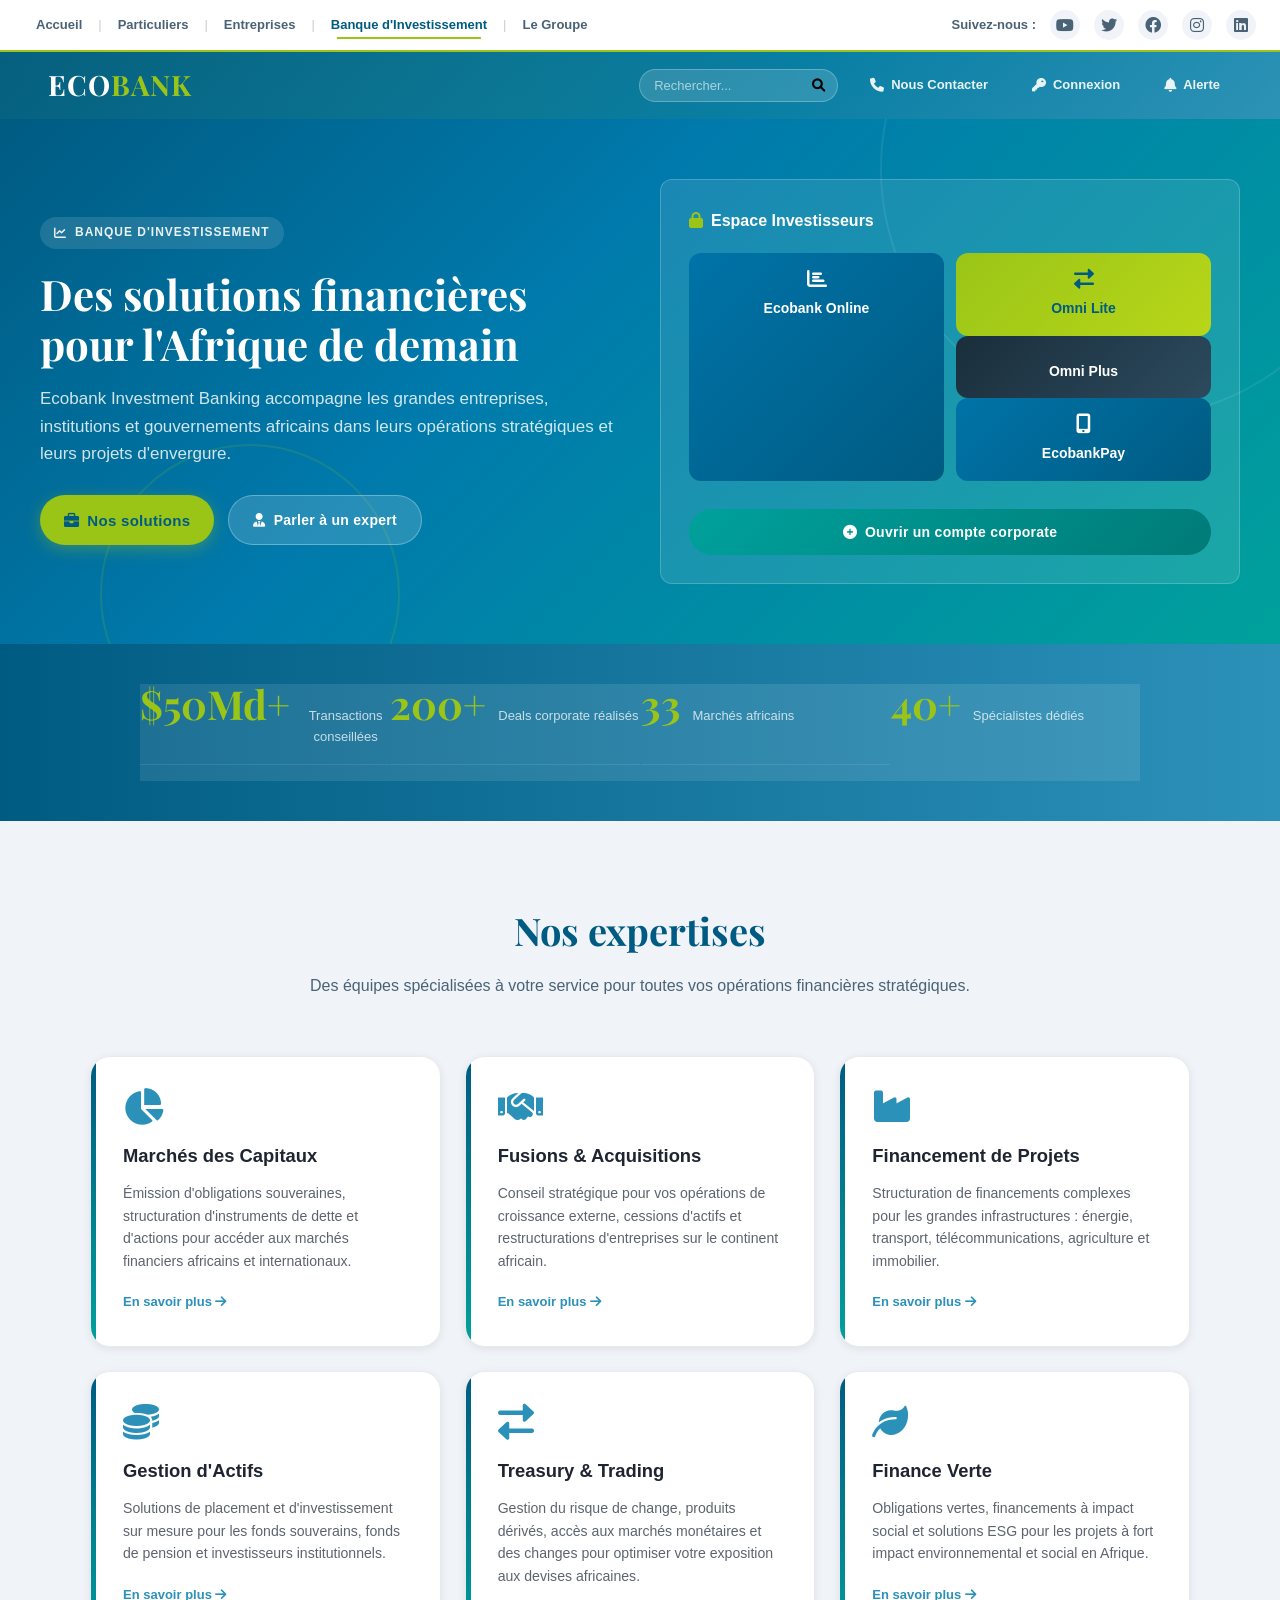
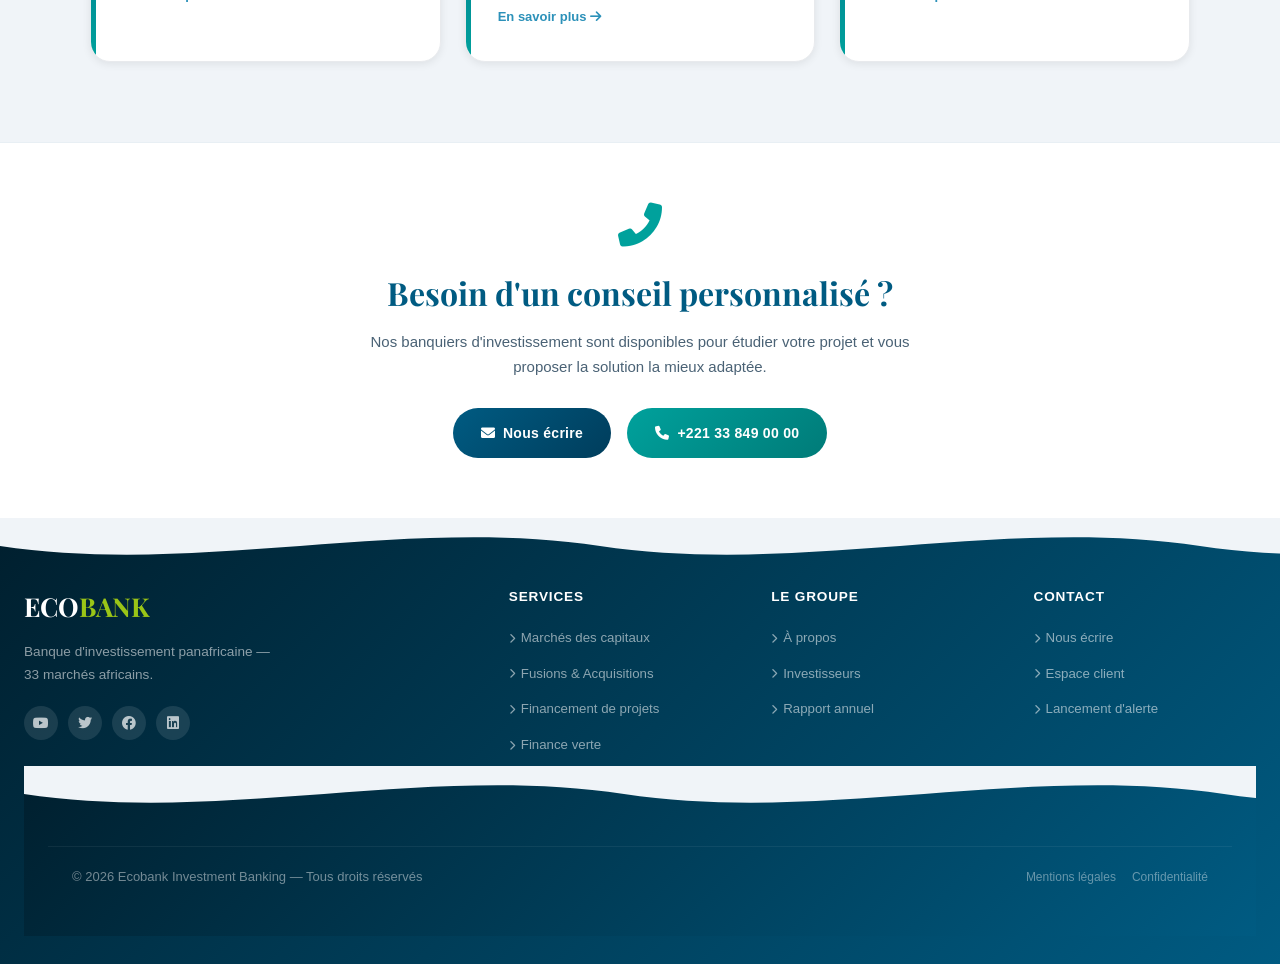
==== Banque_d_investissement.html @ 49d8a606 "Ecobank - The Pan African Bank" ====
<!DOCTYPE html>
<!-- Ceci est la page pour la banque d'investissement d'Ecobank -->
<html lang="fr">
<head>
    <meta charset="UTF-8">
    <meta name="viewport" content="width=device-width, initial-scale=1.0">
    <title>Ecobank — Banque d'Investissement</title>
    <link rel="stylesheet" href="style.css">
    <link rel="stylesheet" href="https://cdnjs.cloudflare.com/ajax/libs/font-awesome/6.0.0/css/all.min.css">
   
</head>
<!-- Ici c'est la tête de la page avec les informations -->
<body>

<header class="ecobank-header">
    <div class="header-top">
        <nav class="user-nav">
            <a href="Acceuil.html">Accueil</a>
            <span style="color:#ccc">|</span>
            <a href="Particulier.html">Particuliers</a>
            <span style="color:#ccc">|</span>
            <a href="Entreprises.html">Entreprises</a>
            <span style="color:#ccc">|</span>
            <a href="Banque_d_investissement.html" class="active">Banque d'Investissement</a>
            <span style="color:#ccc">|</span>
            <a href="Le_groupe.html">Le Groupe</a>
        </nav>
        <div class="Social-Media-Links">
            <span>Suivez-nous :</span>
            <a href="https://www.youtube.com/user/EcobankGroup"><i class="fab fa-youtube"></i></a>
            <a href="https://x.com/GroupEcobank"><i class="fab fa-twitter"></i></a>
            <a href="https://www.facebook.com/EcobankGroup"><i class="fab fa-facebook"></i></a>
            <a href="https://www.instagram.com/GroupEcobank"><i class="fab fa-instagram"></i></a>
            <a href="https://www.linkedin.com/company/ecobank-group/"><i class="fab fa-linkedin"></i></a>
        </div>
    </div>
    <div class="header-main-bar">
        <div class="header-main-content container">
            <div class="logo">
                <span class="logo-text">ECO<span>BANK</span></span>
            </div>
            <div class="actions-group">
                <form action="#">
                    <input type="text" placeholder="Rechercher...">
                    <button type="submit"><i class="fas fa-search"></i></button>
                </form>
                <a href="contact.html" class="header-action"><i class="fas fa-phone"></i> Nous Contacter</a>
                <a href="connexion.html" class="header-action"><i class="fas fa-key"></i> Connexion</a>
                <a href="Lancement_d_alerte.html" class="header-action"><i class="fas fa-bell"></i> Alerte</a>
            </div>
        </div>
    </div>
</header>
<!-- Le header avec la navigation et les liens sociaux -->
<main>
    <!-- HERO -->
    <section class="services-hero" style="min-height: 460px;">
        <div class="left">
            <div style="display:inline-flex; align-items:center; gap:8px; background:rgba(255,255,255,0.12); padding:6px 14px; border-radius:20px; margin-bottom:20px; font-size:12px; font-weight:600; color:rgba(255,255,255,0.9); letter-spacing:1px; text-transform:uppercase;">
                <i class="fas fa-chart-line"></i> Banque d'Investissement
            </div>
            <h1>Des solutions financières pour l'Afrique de demain</h1>
            <p>Ecobank Investment Banking accompagne les grandes entreprises, institutions et gouvernements africains dans leurs opérations stratégiques et leurs projets d'envergure.</p>
            <div style="display:flex; gap:14px; flex-wrap:wrap;">
                <button class="btn btn-yellow" style="width:auto; padding:13px 24px; border-radius:30px;">
                    <i class="fas fa-briefcase"></i> Nos solutions
                </button>
                <a href="contact.html" class="btn" style="width:auto; padding:13px 24px; border-radius:30px; background:rgba(255,255,255,0.15); color:white; border:1px solid rgba(255,255,255,0.3); text-decoration:none;">
                    <i class="fas fa-user-tie"></i> Parler à un expert
                </a>
            </div>
        </div>
        <div class="right">
            <!-- Carte rapide connexion -->
            <div style="background:rgba(255,255,255,0.1); border:1px solid rgba(255,255,255,0.2); border-radius:var(--radius-md); padding:28px; backdrop-filter:blur(10px);">
                <h3 style="color:white; font-size:16px; margin-bottom:20px; font-weight:600;">
                    <i class="fas fa-lock" style="margin-right:8px; color:var(--eco-yellow);"></i>Espace Investisseurs
                </h3>
                <div class="cards">
                    <div class="card blue"><a href="connexion.html" style="text-decoration:none;"><i class="fas fa-chart-bar" style="display:block; font-size:20px; margin-bottom:8px;"></i>Ecobank Online</div>
                    <div class="card green"><i class="fas fa-exchange-alt" style="display:block; font-size:20px; margin-bottom:8px;"></i>Omni Lite</div>
                    <div class="card dark"><i class="fas fa-analytics" style="display:block; font-size:20px; margin-bottom:8px;"></i>Omni Plus</div>
                    <div class="card blue"><i class="fas fa-mobile-alt" style="display:block; font-size:20px; margin-bottom:8px;"></i>EcobankPay</div>
                </div>
                <a href="#" class="btn btn-turquoise" style="margin-top:12px; border-radius:30px;">
                    <i class="fas fa-plus-circle"></i> Ouvrir un compte corporate
                </a>
            </div>
        </div>
    </section>
<!-- Section hero pour présenter les services -->
    <!-- STATS -->
    <section class="stats-band">
        <div class="stats-grid">
            <div class="stat-item"><span class="num">$50Md+</span><span class="label">Transactions conseillées</span></div>
            <div class="stat-item"><span class="num">200+</span><span class="label">Deals corporate réalisés</span></div>
            <div class="stat-item"><span class="num">33</span><span class="label">Marchés africains</span></div>
            <div class="stat-item"><span class="num">40+</span><span class="label">Spécialistes dédiés</span></div>
        </div>
    </section>
<!-- Section stats avec les chiffres -->
    <!-- SERVICES D'INVESTISSEMENT -->
    <section style="padding:80px 24px; background:var(--bg-gray);">
        <div style="text-align:center; max-width:700px; margin:0 auto 56px;">
            <h2 style="font-family:var(--font-display); font-size:38px; color:var(--eco-blue-dark); margin-bottom:12px;">Nos expertises</h2>
            <p style="color:var(--text-mid); font-size:16px; line-height:1.65;">Des équipes spécialisées à votre service pour toutes vos opérations financières stratégiques.</p>
        </div>
        <div style="display:grid; grid-template-columns:repeat(3,1fr); gap:24px; max-width:1100px; margin:0 auto;" id="invest-grid">
            <div class="invest-card stagger-1">
                <i class="fas fa-chart-pie card-icon"></i>
                <h3>Marchés des Capitaux</h3>
                <p>Émission d'obligations souveraines, structuration d'instruments de dette et d'actions pour accéder aux marchés financiers africains et internationaux.</p>
                <a href="#">En savoir plus <i class="fas fa-arrow-right"></i></a>
            </div>
            <div class="invest-card stagger-2">
                <i class="fas fa-handshake card-icon"></i>
                <h3>Fusions & Acquisitions</h3>
                <p>Conseil stratégique pour vos opérations de croissance externe, cessions d'actifs et restructurations d'entreprises sur le continent africain.</p>
                <a href="#">En savoir plus <i class="fas fa-arrow-right"></i></a>
            </div>
            <div class="invest-card stagger-3">
                <i class="fas fa-industry card-icon"></i>
                <h3>Financement de Projets</h3>
                <p>Structuration de financements complexes pour les grandes infrastructures : énergie, transport, télécommunications, agriculture et immobilier.</p>
                <a href="#">En savoir plus <i class="fas fa-arrow-right"></i></a>
            </div>
            <div class="invest-card stagger-2">
                <i class="fas fa-coins card-icon"></i>
                <h3>Gestion d'Actifs</h3>
                <p>Solutions de placement et d'investissement sur mesure pour les fonds souverains, fonds de pension et investisseurs institutionnels.</p>
                <a href="#">En savoir plus <i class="fas fa-arrow-right"></i></a>
            </div>
            <div class="invest-card stagger-3">
                <i class="fas fa-exchange-alt card-icon"></i>
                <h3>Treasury & Trading</h3>
                <p>Gestion du risque de change, produits dérivés, accès aux marchés monétaires et des changes pour optimiser votre exposition aux devises africaines.</p>
                <a href="#">En savoir plus <i class="fas fa-arrow-right"></i></a>
            </div>
            <div class="invest-card stagger-4">
                <i class="fas fa-leaf card-icon"></i>
                <h3>Finance Verte</h3>
                <p>Obligations vertes, financements à impact social et solutions ESG pour les projets à fort impact environnemental et social en Afrique.</p>
                <a href="#">En savoir plus <i class="fas fa-arrow-right"></i></a>
            </div>
        </div>
    </section>
<!-- Section services avec les cartes -->
    <!-- CTA CONTACT -->
    <section style="background:white; padding:60px 24px; text-align:center; border-top:1px solid #e8eff4;">
        <div style="max-width:600px; margin:0 auto;">
            <i class="fas fa-phone-alt" style="font-size:44px; color:var(--eco-turquoise); margin-bottom:20px; display:block; animation: pulse 3s infinite;"></i>
            <h2 style="font-family:var(--font-display); font-size:32px; color:var(--eco-blue-dark); margin-bottom:12px;">Besoin d'un conseil personnalisé ?</h2>
            <p style="color:var(--text-mid); font-size:15px; margin-bottom:28px; line-height:1.65;">Nos banquiers d'investissement sont disponibles pour étudier votre projet et vous proposer la solution la mieux adaptée.</p>
            <div style="display:flex; justify-content:center; gap:16px; flex-wrap:wrap;">
                <a href="mailto:info@ecobank.com" class="btn btn-dark-blue" style="width:auto; padding:14px 28px; text-decoration:none; border-radius:30px;">
                    <i class="fas fa-envelope"></i> Nous écrire
                </a>
                <a href="tel:+221338490000" class="btn btn-turquoise" style="width:auto; padding:14px 28px; text-decoration:none; border-radius:30px;">
                    <i class="fas fa-phone"></i> +221 33 849 00 00
                </a>
            </div>
        </div>
    </section>
<!-- Section contact pour appeler à l'action -->
</main>

<!-- Fin du contenu principal -->
<footer>
    <div class="footer-content">
        <div class="footer-brand">
            <div style="font-family:'Playfair Display',serif; font-size:26px; color:white; font-weight:700; margin-bottom:12px;">ECO<span style="color:var(--eco-yellow)">BANK</span></div>
            <p>Banque d'investissement panafricaine — 33 marchés africains.</p>
            <div class="footer-socials">
                <a href="#"><i class="fab fa-youtube"></i></a>
                <a href="#"><i class="fab fa-twitter"></i></a>
                <a href="#"><i class="fab fa-facebook"></i></a>
                <a href="#"><i class="fab fa-linkedin"></i></a>
            </div>
        </div>
        <div class="footer-col">
            <h4>Services</h4>
            <ul>
                <li><a href="#"><i class="fas fa-chevron-right" style="font-size:10px"></i> Marchés des capitaux</a></li>
                <li><a href="#"><i class="fas fa-chevron-right" style="font-size:10px"></i> Fusions & Acquisitions</a></li>
                <li><a href="#"><i class="fas fa-chevron-right" style="font-size:10px"></i> Financement de projets</a></li>
                <li><a href="#"><i class="fas fa-chevron-right" style="font-size:10px"></i> Finance verte</a></li>
            </ul>
        </div>
        <div class="footer-col">
            <h4>Le Groupe</h4>
            <ul>
                <li><a href="Le_groupe.html"><i class="fas fa-chevron-right" style="font-size:10px"></i> À propos</a></li>
                <li><a href="#"><i class="fas fa-chevron-right" style="font-size:10px"></i> Investisseurs</a></li>
                <li><a href="#"><i class="fas fa-chevron-right" style="font-size:10px"></i> Rapport annuel</a></li>
            </ul>
        </div>
        <div class="footer-col">
            <h4>Contact</h4>
            <ul>
                <li><a href="contact.html"><i class="fas fa-chevron-right" style="font-size:10px"></i> Nous écrire</a></li>
                <li><a href="connexion.html"><i class="fas fa-chevron-right" style="font-size:10px"></i> Espace client</a></li>
                <li><a href="Lancement_d_alerte.html"><i class="fas fa-chevron-right" style="font-size:10px"></i> Lancement d'alerte</a></li>
            </ul>
        </div>
    </div>
    

<!-- Footer -->

<footer>

    <div class="footer-bottom">
        <span>© 2026 Ecobank Investment Banking — Tous droits réservés</span>
        <div style="display:flex; gap:16px;">
            <a href="#" style="color:rgba(255,255,255,0.4); text-decoration:none; font-size:12px;">Mentions légales</a>
            <a href="#" style="color:rgba(255,255,255,0.4); text-decoration:none; font-size:12px;">Confidentialité</a>
        </div>
    </div>
</footer>

<!-- Le pied de page avec les informations -->

 <script src="script.js"></script>

<!-- Le script JavaScript pour la page -->
</body>
</html>
---- style.css ----
/* Ici on importe les polices de Google */
@import url('https://fonts.googleapis.com/css2?family=Outfit:wght@300;400;600;700;800&family=Playfair+Display:wght@700&display=swap');

/* Ici on définit les couleurs et autres choses qu'on utilise partout */
:root {
    --eco-blue-dark:    #005b82;
    --eco-blue-mid:     #2c91b9;
    --eco-blue-light:   #2b97c2;
    --eco-turquoise:    #00a19c;
    --eco-yellow:       #9ac517;
    --eco-orange:       #f07e26;
    --eco-red:          #d93025;
    --eco-green:        #00875a;
    --bg-gray:          #f0f4f8;
    --bg-white:         #ffffff;
    --text-dark:        #1a2e3b;
    --text-mid:         #4a6275;
    --text-light:       #8fa8b8;
    --text-white:       #ffffff;
    --shadow-sm:        0 2px 8px rgba(0,91,130,0.10);
    --shadow-md:        0 6px 24px rgba(0,91,130,0.16);
    --shadow-lg:        0 16px 48px rgba(0,91,130,0.22);
    --radius-sm:        6px;
    --radius-md:        12px;
    --radius-lg:        24px;
    --transition:       0.3s cubic-bezier(0.4,0,0.2,1);
    --font-main:        'Outfit', sans-serif;
    --font-display:     'Playfair Display', serif;
}



  
        .promo-bar {
            background: var(--eco-yellow);
            color: var(--eco-blue-dark);
            text-align: center;
            padding: 10px 24px;
            font-size: 13px;
            font-weight: 600;
            display: flex;
            align-items: center;
            justify-content: center;
            gap: 10px;
            animation: slideInLeft 0.5s ease both;
        }
        .promo-bar a { color: var(--eco-blue-dark); text-decoration: underline; font-weight: 700; }
        .promo-bar i { animation: bounce 2s ease-in-out infinite; }

        /* Carte partenaires */
        .partners-section {
            background: white;
            padding: 40px 24px;
            border-top: 1px solid #e8eff4;
        }
        .partners-section h2 {
            text-align: center;
            font-size: 14px;
            font-weight: 600;
            color: var(--text-light);
            text-transform: uppercase;
            letter-spacing: 2px;
            margin-bottom: 28px;
        }
        .partners-logos {
            display: flex;
            justify-content: center;
            align-items: center;
            gap: 40px;
            flex-wrap: wrap;
        }
        .partner-logo {
            font-weight: 800;
            font-size: 18px;
            color: #bbc;
            transition: var(--transition);
            letter-spacing: 1px;
        }
        .partner-logo:hover { color: var(--eco-blue-dark); transform: scale(1.1); }

        /* Quick access bar */
        .quick-access {
            background: var(--bg-gray);
            padding: 32px 24px;
        }
        .quick-access-grid {
            max-width: 960px;
            margin: 0 auto;
            display: grid;
            grid-template-columns: repeat(4, 1fr);
            gap: 16px;
        }
        .quick-card {
            background: white;
            border-radius: var(--radius-md);
            padding: 24px 16px;
            text-align: center;
            box-shadow: var(--shadow-sm);
            cursor: pointer;
            transition: var(--transition);
            text-decoration: none;
            color: var(--text-dark);
            animation: fadeIn 0.6s ease both;
        }
        .quick-card:nth-child(1) { animation-delay: 0.1s; }
        .quick-card:nth-child(2) { animation-delay: 0.2s; }
        .quick-card:nth-child(3) { animation-delay: 0.3s; }
        .quick-card:nth-child(4) { animation-delay: 0.4s; }
        .quick-card:hover {
            transform: translateY(-6px);
            box-shadow: var(--shadow-md);
            background: linear-gradient(135deg, var(--eco-blue-dark), var(--eco-blue-mid));
            color: white;
        }
        .quick-card i {
            font-size: 28px;
            color: var(--eco-blue-mid);
            margin-bottom: 12px;
            display: block;
            transition: var(--transition);
        }
        .quick-card:hover i { color: var(--eco-yellow); }
        .quick-card span { font-size: 13px; font-weight: 600; display: block; }

        @media (max-width: 640px) {
            .quick-access-grid { grid-template-columns: 1fr 1fr; }
        }

/*----RESET & BASE---- */
*, *::before, *::after {
    margin: 0;
    padding: 0;
    box-sizing: border-box;
}

html {
    scroll-behavior: smooth;
    font-size: 16px;
}

body {
    font-family: var(--font-main);
    background-color: var(--bg-gray);
    color: var(--text-dark);
    width: 100%;
    overflow-x: hidden;
    min-height: 100vh;
}

/*-----SCROLLBAR PERSONNALISÉE--- */

::-webkit-scrollbar { width: 7px; }
::-webkit-scrollbar-track { background: #e8eff4; }
::-webkit-scrollbar-thumb {
    background: linear-gradient(180deg, var(--eco-blue-mid), var(--eco-turquoise));
    border-radius: 10px;
}
::-webkit-scrollbar-thumb:hover { background: var(--eco-blue-dark); }

/* -----KEYFRAMES — ANIMATIONS GLOBALES--- */

/* Fondu d'entrée */

@keyframes fadeIn {
    from { opacity: 0; transform: translateY(20px); }
    to   { opacity: 1; transform: translateY(0); }
}

/* Slide depuis la gauche */
@keyframes slideInLeft {
    from { opacity: 0; transform: translateX(-50px); }
    to   { opacity: 1; transform: translateX(0); }
}

/* Slide depuis la droite */
@keyframes slideInRight {
    from { opacity: 0; transform: translateX(50px); }
    to   { opacity: 1; transform: translateX(0); }
}

/* Zoom doux */
@keyframes zoomIn {
    from { opacity: 0; transform: scale(0.92); }
    to   { opacity: 1; transform: scale(1); }
}

/* Pulsation (glow) */
@keyframes pulse {
    0%, 100% { box-shadow: 0 0 0 0 rgba(0,161,156,0.4); }
    50%       { box-shadow: 0 0 0 12px rgba(0,161,156,0); }
}

/* Flottement */
@keyframes float {
    0%, 100% { transform: translateY(0px); }
    50%       { transform: translateY(-10px); }
}

/* Shimmer loading */
@keyframes shimmer {
    0%   { background-position: -1000px 0; }
    100% { background-position: 1000px 0; }
}

/* Rotation douce */
@keyframes rotateSlow {
    from { transform: rotate(0deg); }
    to   { transform: rotate(360deg); }
}

/* Barre de progression */
@keyframes progressBar {
    from { width: 0; }
    to   { width: 100%; }
}

/* Wave pour footer */
@keyframes wave {
    0%   { transform: translateX(0); }
    100% { transform: translateX(-50%); }
}

/* Typewriter cursor blink */
@keyframes blink {
    0%, 100% { border-color: transparent; }
    50%       { border-color: var(--eco-yellow); }
}

/* Badge bounce */
@keyframes bounce {
    0%, 100% { transform: translateY(0); }
    40%       { transform: translateY(-8px); }
    60%       { transform: translateY(-4px); }
}

/* Entrée en spirale légère */
@keyframes spiralIn {
    from { opacity: 0; transform: rotate(-5deg) scale(0.9); }
    to   { opacity: 1; transform: rotate(0deg) scale(1); }
}

/* ---LAYOUT---- */
.container {
    max-width: 1280px;
    margin: 0 auto;
    padding: 0 24px;
    width: 100%;
}

/* ---HEADER — BARRE SUPÉRIEURE ---- */
.ecobank-header {
    position: sticky;
    top: 0;
    z-index: 1000;
    animation: fadeIn 0.5s ease both;
}

.header-top {
    display: flex;
    justify-content: space-between;
    align-items: center;
    padding: 10px 24px;
    background: var(--bg-white);
    border-bottom: 2px solid var(--eco-yellow);
    font-size: 13px;
    font-weight: 500;
}

.user-nav {
    display: flex;
    align-items: center;
    gap: 4px;
}

.user-nav a {
    text-decoration: none;
    color: var(--text-mid);
    padding: 4px 12px;
    border-radius: var(--radius-sm);
    font-weight: 600;
    font-size: 13px;
    transition: var(--transition);
    position: relative;
}

.user-nav a::after {
    content: '';
    position: absolute;
    bottom: 0; left: 50%;
    width: 0; height: 2px;
    background: var(--eco-yellow);
    transition: var(--transition);
    transform: translateX(-50%);
}

.user-nav a:hover::after,
.user-nav a.active::after { width: 80%; }

.user-nav a:hover { color: var(--eco-blue-dark); }
.user-nav a.active { color: var(--eco-blue-dark); }

.Social-Media-Links {
    display: flex;
    align-items: center;
    gap: 14px;
    font-size: 13px;
    color: var(--text-mid);
}

.Social-Media-Links span { font-weight: 600; }

.Social-Media-Links a {
    color: var(--text-mid);
    font-size: 16px;
    transition: var(--transition);
    display: inline-flex;
    align-items: center;
    justify-content: center;
    width: 30px; height: 30px;
    border-radius: 50%;
    background: var(--bg-gray);
}

.Social-Media-Links a:hover {
    background: var(--eco-blue-dark);
    color: white;
    transform: translateY(-3px) scale(1.1);
}

/*---HEADER — BARRE PRINCIPALE BLEUE--- */
.header-main-bar {
    background: linear-gradient(135deg, var(--eco-blue-dark) 0%, #007aac 60%, var(--eco-blue-mid) 100%);
    padding: 16px 24px;
    position: relative;
    overflow: hidden;
}

/* ---Effet de particules animées en arrière-plan du header--- */
.header-main-bar::before {
    content: '';
    position: absolute;
    inset: 0;
    background: 
        radial-gradient(circle at 20% 50%, rgba(154,197,23,0.08) 0%, transparent 50%),
        radial-gradient(circle at 80% 20%, rgba(0,161,156,0.10) 0%, transparent 50%);
    animation: heroBgSlide 12s ease infinite;
    background-size: 200% 200%;
}

.header-main-content {
    display: flex;
    justify-content: space-between;
    align-items: center;
    position: relative;
    z-index: 2;
    max-width: 1280px;
    margin: 0 auto;
}

/* Logo animé */
.logo img {
    height: 54px;
    width: auto;
    filter: brightness(0) invert(1);
    transition: var(--transition);
    animation: zoomIn 0.6s ease both;
}
.logo img:hover {
    transform: scale(1.05);
    filter: brightness(0) invert(1) drop-shadow(0 0 8px rgba(154,197,23,0.6));
}

/* Logo texte (fallback quand pas d'image) */
.logo-text {
    font-family: var(--font-display);
    font-size: 28px;
    font-weight: 700;
    color: white;
    letter-spacing: 1px;
    animation: zoomIn 0.6s ease both;
}
.logo-text span { color: var(--eco-yellow); }

/* Actions du header */
.actions-group {
    display: flex;
    align-items: center;
    gap: 20px;
    animation: slideInRight 0.6s ease both;
}

.actions-group form {
    display: flex;
    align-items: center;
    background: rgba(255,255,255,0.15);
    border: 1px solid rgba(255,255,255,0.25);
    border-radius: 30px;
    overflow: hidden;
    transition: var(--transition);
}

.actions-group form:focus-within {
    background: rgba(255,255,255,0.25);
    border-color: var(--eco-yellow);
    box-shadow: 0 0 0 3px rgba(154,197,23,0.2);
}

.actions-group form input {
    background: transparent;
    border: none;
    color: white;
    padding: 8px 14px;
    font-size: 13px;
    font-family: var(--font-main);
    outline: none;
    width: 160px;
}
.actions-group form input::placeholder { color: rgba(255,255,255,0.6); }

.actions-group form button {
    background: transparent;
    border: none;
    padding: 8px 12px;
    cursor: pointer;
    transition: var(--transition);
}
.actions-group form button:hover { color: var(--eco-yellow); }

.header-action {
    color: rgba(255,255,255,0.9);
    text-decoration: none;
    font-size: 13px;
    font-weight: 600;
    display: flex;
    align-items: center;
    gap: 7px;
    padding: 7px 12px;
    border-radius: 30px;
    transition: var(--transition);
    white-space: nowrap;
    position: relative;
}

.header-action:hover {
    background: rgba(255,255,255,0.15);
    color: var(--eco-yellow);
    transform: translateY(-2px);
}

.header-action i { font-size: 14px; }

/*dropdown */

.dropdown-content {
    display: none;
    position: absolute;
    background-color: #ffffff;    /* Blanc pur pour le fond */
    min-width: 160px;
    box-shadow: 0px 8px 16px rgba(0,0,0,0.2);
    z-index: 1000;
    border-radius: 4px;
    top: 100%;
    left: 0;
}

.dropdown-btn:hover .dropdown-content {
    opacity: 1;
    visibility: visible;
    transform: translateY(0);
}

.dropdown-content a {
    color: #333333;    
    font-weight: 600;            
    font-size: 15px;              
    padding: 12px 16px;
    text-decoration: none;
    display: block;
    transition: all 0.2s ease;    
}

.dropdown-content a:hover {
    background-color: #f1f1f1;    
    color: #005b82;    
    font-weight: 700;             
}

/* ----NAVIGATION PRINCIPALE--- */

.main-navigation {
    background: linear-gradient(90deg, var(--eco-turquoise) 0%, #00b8b2 100%);
    position: relative;
}

.main-navigation .container {
    display: flex;        
    flex-direction: row;   
    justify-content: start; 
    align-items: center;    
    gap: 20px;            
    list-style: none;      
    padding: 10px 0;
}

/* liste ul à */
.main-navigation ul {
    display: flex;
    list-style: none;
    margin: 0;
    padding: 0;
    gap: 25px; 
}

/* Style des liens pour qu'ils ne soient pas collés */
.main-navigation a {
    text-decoration: none;
    color: #ffffff; /* Bleu Ecobank */
    font-weight: 500;
}

.nav-item a i { font-size: 11px; transition: var(--transition); }
.nav-item a:hover i { transform: rotate(180deg); }

.nav-item::after {
    content: '';
    position: absolute;
    bottom: 0; left: 50%;
    width: 0; height: 3px;
    background: var(--eco-yellow);
    transition: var(--transition);
    transform: translateX(-50%);
    border-radius: 3px 3px 0 0;
}

.nav-item:hover::after { width: 70%; }

.nav-item:hover > a {
    color: white;
    background: rgba(255,255,255,0.12);
}

.nav-item.home-icon a {
    font-size: 18px;
    padding: 16px 22px;
}


/* SECTION HERO — INDEX */
.hero-section {
    padding: 60px 24px;
    background: linear-gradient(135deg, rgba(255,255,255,0.1) 0%, rgba(232,244,251,0.1) 50%, rgba(240,248,232,0.1) 100%);
    position: relative;
    overflow: hidden;
    min-height: 480px;
}

/* Cercles décoratifs animés */
.hero-section::before {
    content: '';
    position: absolute;
    width: 600px; height: 600px;
    border-radius: 50%;
    background: radial-gradient(circle, rgba(0,161,156,0.06) 0%, transparent 70%);
    top: -200px; right: -100px;
    animation: float 8s ease-in-out infinite;
}

.hero-section::after {
    content: '';
    position: absolute;
    width: 400px; height: 400px;
    border-radius: 50%;
    background: radial-gradient(circle, rgba(154,197,23,0.07) 0%, transparent 70%);
    bottom: -150px; left: -100px;
    animation: float 10s ease-in-out infinite reverse;
}

.hero-grid {
    max-width: 1100px;
    margin: 0 auto;
    display: grid;
    grid-template-columns: 1.3fr 1fr 1.1fr;
    gap: 32px;
    align-items: center;
    position: relative;
    z-index: 3;
}

.hero-content {
    animation: slideInLeft 0.8s ease both;
    background: rgba(255,255,255,0.85);
    backdrop-filter: blur(5px);
    -webkit-backdrop-filter: blur(5px);
    padding: 30px;
    border-radius: var(--radius-lg);
    box-shadow: var(--shadow-md);
    border: 1px solid rgba(255,255,255,0.3);
}

.hero-content h1 {
    font-family: var(--font-display);
    font-size: 48px;
    line-height: 1.15;
    color: var(--eco-blue-dark);
    margin-bottom: 16px;
    position: relative;
}

/* Soulignement décoratif du titre */
.hero-content h1::after {
    content: '';
    display: block;
    width: 80px; height: 4px;
    background: linear-gradient(90deg, var(--eco-yellow), var(--eco-turquoise));
    border-radius: 4px;
    margin-top: 12px;
    animation: progressBar 1s 0.8s ease both;
}

.hero-content p {
    font-size: 17px;
    color: var(--text-mid);
    line-height: 1.6;
    animation: fadeIn 1s 0.3s ease both;
    opacity: 0;
    animation-fill-mode: forwards;
}

/* Zone image hero */
.hero-visuals {
    position: absolute;
    top: 0;
    left: 0;
    width: 100%;
    height: 100%;
    background-size: cover;
    background-position: center;
    background-repeat: no-repeat;
    animation: backgroundSlideshow 20s infinite;
    z-index: 1;
}

@keyframes backgroundSlideshow {
    0%, 20% { background-image: url('assets/image1.webp'); }
    20%, 40% { background-image: url('assets/image3.webp'); }
    40%, 60% { background-image: url('assets/image4.webp'); }
    60%, 80% { background-image: url('assets/image5.webp'); }
    80%, 100% { background-image: url('assets/OIP.webp'); }
}

/* BOÎTE DE CONNEXION */
.hero-cta-group {
    background: linear-gradient(160deg, rgba(0,91,130,0.98) 0%, rgba(44,145,185,0.98) 100%);
    backdrop-filter: blur(15px);
    -webkit-backdrop-filter: blur(15px);
    padding: 28px;
    border-radius: var(--radius-md);
    color: white;
    box-shadow: var(--shadow-lg);
    animation: slideInRight 0.8s 0.2s ease both;
    position: relative;
    overflow: hidden;
    border: 1px solid rgba(255,255,255,0.3);
}

.hero-cta-group::before {
    content: '';
    position: absolute;
    top: -60px; right: -60px;
    width: 180px; height: 180px;
    border-radius: 50%;
    background: rgba(154,197,23,0.12);
    animation: rotateSlow 20s linear infinite;
}

.hero-cta-group h3 {
    font-size: 16px;
    font-weight: 600;
    margin-bottom: 20px;
    opacity: 0.9;
    position: relative;
    z-index: 1;
}

.cta-actions {
    display: flex;
    flex-direction: column;
    gap: 12px;
    position: relative;
    z-index: 1;
}

/* ----BOUTONS----*/
.btn {
    width: 100%;
    padding: 13px 16px;
    border: none;
    border-radius: var(--radius-sm);
    font-weight: 700;
    font-size: 14px;
    font-family: var(--font-main);
    display: flex;
    justify-content: center;
    align-items: center;
    gap: 10px;
    cursor: pointer;
    transition: var(--transition);
    position: relative;
    overflow: hidden;
    letter-spacing: 0.3px;
}

/* Effet ripple */
.btn::after {
    content: '';
    position: absolute;
    width: 0; height: 0;
    border-radius: 50%;
    background: rgba(255,255,255,0.25);
    top: 50%; left: 50%;
    transform: translate(-50%, -50%);
    transition: width 0.5s, height 0.5s, opacity 0.5s;
    opacity: 0;
}
.btn:active::after {
    width: 300px; height: 300px;
    opacity: 0;
}

.btn:hover {
    transform: translateY(-3px);
    box-shadow: 0 8px 20px rgba(0,0,0,0.2);
    filter: brightness(1.08);
}
.btn:active { transform: translateY(-1px); }

.btn-blue {
    background: linear-gradient(135deg, #0073a8, var(--eco-blue-dark));
    color: white;
}
.btn-blue:hover { background: linear-gradient(135deg, #0088c8, #0073a8); }

.btn-yellow {
    background: linear-gradient(135deg, var(--eco-yellow), #b8d619);
    color: var(--eco-blue-dark);
}

.btn-dark-blue {
    background: linear-gradient(135deg, var(--eco-blue-dark), #003d5c);
    color: white;
}

.btn-light-blue {
    background: linear-gradient(135deg, #00a1e1, #007ec4);
    color: white;
}

.btn-turquoise {
    background: linear-gradient(135deg, var(--eco-turquoise), #007b78);
    color: white;
    animation: pulse 2.5s infinite;
}

.btn-group-row {
    display: grid;
    grid-template-columns: 1fr 1fr;
    gap: 10px;
}

/* ------SERVICES HERO (Banque investissement, Le Groupe, etc.)---- */
.services-hero {
    min-height: 420px;
    background: linear-gradient(135deg, var(--eco-blue-dark) 0%, #007aac 40%, var(--eco-turquoise) 100%);
    display: grid;
    grid-template-columns: 1fr 1fr;
    align-items: center;
    gap: 40px;
    padding: 60px 40px;
    position: relative;
    overflow: hidden;
    animation: fadeIn 0.7s ease both;
}

/* Formes géométriques animées */
.services-hero::before {
    content: '';
    position: absolute;
    width: 500px; height: 500px;
    border: 2px solid rgba(255,255,255,0.08);
    border-radius: 50%;
    top: -200px; right: -100px;
    animation: rotateSlow 30s linear infinite;
}

.services-hero::after {
    content: '';
    position: absolute;
    width: 300px; height: 300px;
    border: 2px solid rgba(154,197,23,0.15);
    border-radius: 50%;
    bottom: -100px; left: 100px;
    animation: rotateSlow 20s linear infinite reverse;
}

.services-hero .left {
    position: relative;
    z-index: 2;
    animation: slideInLeft 0.8s ease both;
}

.services-hero .left h1 {
    font-family: var(--font-display);
    font-size: 42px;
    color: white;
    margin-bottom: 16px;
    line-height: 1.2;
}

.services-hero .left p {
    color: rgba(255,255,255,0.82);
    font-size: 17px;
    margin-bottom: 28px;
    line-height: 1.6;
}

.services-hero .left button {
    padding: 14px 32px;
    background: var(--eco-yellow);
    color: var(--eco-blue-dark);
    border: none;
    border-radius: 30px;
    font-weight: 700;
    font-size: 15px;
    font-family: var(--font-main);
    cursor: pointer;
    transition: var(--transition);
    box-shadow: 0 4px 16px rgba(154,197,23,0.35);
}

.services-hero .left button:hover {
    transform: translateY(-3px);
    box-shadow: 0 8px 24px rgba(154,197,23,0.5);
    background: #aad620;
}

.services-hero .right {
    position: relative;
    z-index: 2;
    animation: slideInRight 0.8s ease both;
}

/* --- CARDS — STYLE UNIFIÉ----- */
.cards {
    display: grid;
    grid-template-columns: 1fr 1fr;
    gap: 12px;
    margin-bottom: 16px;
}

.card {
    padding: 16px;
    border-radius: var(--radius-md);
    font-weight: 700;
    font-size: 14px;
    text-align: center;
    cursor: pointer;
    transition: var(--transition);
    position: relative;
    overflow: hidden;
}

.card::before {
    content: '';
    position: absolute;
    inset: 0;
    background: linear-gradient(135deg, rgba(255,255,255,0.1), transparent);
    opacity: 0;
    transition: var(--transition);
}

.card:hover::before { opacity: 1; }

.card:hover {
    transform: translateY(-4px) scale(1.03);
    box-shadow: var(--shadow-md);
}

.card.blue  { background: linear-gradient(135deg, #0073a8, #005b82); color: white; }
.card.green { background: linear-gradient(135deg, var(--eco-yellow), #b8d619); color: var(--eco-blue-dark); }
.card.dark  { background: linear-gradient(135deg, #1a2e3b, #2c4a5e); color: white; }

/* PAGE CONNEXION */
.login-page {
    min-height: 100vh;
    display: flex;
    align-items: center;
    justify-content: center;
    background: linear-gradient(135deg, var(--eco-blue-dark) 0%, #007aac 50%, var(--eco-turquoise) 100%);
    position: relative;
    overflow: hidden;
}

/* Cercles animés en arrière-plan */
.login-page::before {
    content: '';
    position: absolute;
    width: 700px; height: 700px;
    border-radius: 50%;
    background: radial-gradient(circle, rgba(154,197,23,0.1) 0%, transparent 70%);
    top: -200px; right: -200px;
    animation: float 10s ease-in-out infinite;
}

.login-page::after {
    content: '';
    position: absolute;
    width: 500px; height: 500px;
    border-radius: 50%;
    background: radial-gradient(circle, rgba(0,161,156,0.12) 0%, transparent 70%);
    bottom: -200px; left: -100px;
    animation: float 14s ease-in-out infinite reverse;
}

.login-container {
    background: white;
    border-radius: var(--radius-lg);
    padding: 48px 40px;
    width: 100%;
    max-width: 420px;
    box-shadow: var(--shadow-lg);
    position: relative;
    z-index: 2;
    animation: spiralIn 0.7s ease both;
}

/* Logo dans le formulaire */
.login-container .login-logo {
    text-align: center;
    margin-bottom: 32px;
}

.login-container .login-logo .logo-text {
    font-size: 32px;
    color: var(--eco-blue-dark);
}

.login-container h2 {
    font-family: var(--font-display);
    font-size: 28px;
    color: var(--eco-blue-dark);
    margin-bottom: 8px;
    text-align: center;
}

.login-container .subtitle {
    text-align: center;
    color: var(--text-light);
    font-size: 14px;
    margin-bottom: 32px;
}

/* Barre colorée décorative */
.login-container::before {
    content: '';
    position: absolute;
    top: 0; left: 0; right: 0;
    height: 5px;
    background: linear-gradient(90deg, var(--eco-blue-dark), var(--eco-turquoise), var(--eco-yellow));
    border-radius: var(--radius-lg) var(--radius-lg) 0 0;
}

.login-container .form-group {
    margin-bottom: 20px;
    position: relative;
}

.login-container .form-group label {
    display: block;
    font-size: 13px;
    font-weight: 600;
    color: var(--text-mid);
    margin-bottom: 8px;
}

.login-container input[type="text"],
.login-container input[type="email"],
.login-container input[type="password"] {
    width: 100%;
    padding: 13px 16px 13px 44px;
    border: 2px solid #e2eaf0;
    border-radius: var(--radius-sm);
    font-size: 14px;
    font-family: var(--font-main);
    color: var(--text-dark);
    background: var(--bg-gray);
    transition: var(--transition);
    outline: none;
}

.login-container input:focus {
    border-color: var(--eco-blue-mid);
    background: white;
    box-shadow: 0 0 0 4px rgba(44,145,185,0.12);
}

.login-container .input-icon {
    position: absolute;
    left: 14px;
    top: 50%;
    transform: translateY(-50%);
    color: var(--text-light);
    font-size: 16px;
    pointer-events: none;
    transition: var(--transition);
}

.login-container .form-group:focus-within .input-icon {
    color: var(--eco-blue-mid);
}

.login-container .btn-login {
    width: 100%;
    padding: 15px;
    background: linear-gradient(135deg, var(--eco-blue-dark), var(--eco-blue-mid));
    color: white;
    border: none;
    border-radius: var(--radius-sm);
    font-size: 16px;
    font-weight: 700;
    font-family: var(--font-main);
    cursor: pointer;
    transition: var(--transition);
    margin-top: 8px;
    letter-spacing: 0.5px;
}

.login-container .btn-login:hover {
    transform: translateY(-3px);
    box-shadow: 0 8px 24px rgba(0,91,130,0.35);
    background: linear-gradient(135deg, #007aac, var(--eco-blue-dark));
}

.login-container .forgot-link {
    display: block;
    text-align: center;
    margin-top: 16px;
    font-size: 13px;
    color: var(--eco-blue-mid);
    text-decoration: none;
    transition: var(--transition);
}
.login-container .forgot-link:hover { color: var(--eco-blue-dark); text-decoration: underline; }

.login-container .divider {
    display: flex;
    align-items: center;
    gap: 12px;
    margin: 24px 0;
    color: var(--text-light);
    font-size: 12px;
}
.login-container .divider::before,
.login-container .divider::after {
    content: '';
    flex: 1;
    height: 1px;
    background: #e2eaf0;
}

.login-container .other-options {
    display: grid;
    grid-template-columns: 1fr 1fr;
    gap: 10px;
}
.login-container .other-options button {
    padding: 11px;
    border: 2px solid #e2eaf0;
    border-radius: var(--radius-sm);
    background: white;
    font-size: 13px;
    font-weight: 600;
    font-family: var(--font-main);
    cursor: pointer;
    transition: var(--transition);
    color: var(--text-dark);
}
.login-container .other-options button:hover {
    border-color: var(--eco-blue-mid);
    color: var(--eco-blue-dark);
    background: var(--bg-gray);
}

/* ------AGE CONTACT------- */
.contact-page {
    min-height: 100vh;
    background: var(--bg-gray);
}

.contact-hero {
    background: linear-gradient(135deg, var(--eco-blue-dark), var(--eco-turquoise));
    padding: 64px 24px;
    text-align: center;
    color: white;
    position: relative;
    overflow: hidden;
    animation: fadeIn 0.7s ease both;
}

.contact-hero::before {
    content: '';
    position: absolute;
    inset: 0;
    background: url("data:image/svg+xml,%3Csvg width='60' height='60' viewBox='0 0 60 60' xmlns='http://www.w3.org/2000/svg'%3E%3Cg fill='none' fill-rule='evenodd'%3E%3Cg fill='%23ffffff' fill-opacity='0.03'%3E%3Ccircle cx='30' cy='30' r='20'/%3E%3C/g%3E%3C/g%3E%3C/svg%3E");
}

.contact-hero h1 {
    font-family: var(--font-display);
    font-size: 44px;
    margin-bottom: 12px;
    position: relative;
    z-index: 1;
}

.contact-hero p {
    font-size: 17px;
    opacity: 0.85;
    position: relative;
    z-index: 1;
}

.contact-section {
    max-width: 760px;
    margin: -40px auto 60px;
    background: white;
    border-radius: var(--radius-lg);
    padding: 48px;
    box-shadow: var(--shadow-lg);
    position: relative;
    z-index: 2;
    animation: zoomIn 0.7s 0.2s ease both;
}

.contact-section .form-group {
    margin-bottom: 22px;
    position: relative;
}

.contact-section label {
    display: block;
    font-size: 13px;
    font-weight: 600;
    color: var(--text-mid);
    margin-bottom: 8px;
}

.contact-section input,
.contact-section textarea {
    width: 100%;
    padding: 13px 16px;
    border: 2px solid #e2eaf0;
    border-radius: var(--radius-sm);
    font-size: 14px;
    font-family: var(--font-main);
    color: var(--text-dark);
    background: var(--bg-gray);
    transition: var(--transition);
    outline: none;
}

.contact-section input:focus,
.contact-section textarea:focus {
    border-color: var(--eco-blue-mid);
    background: white;
    box-shadow: 0 0 0 4px rgba(44,145,185,0.12);
}

.contact-section textarea {
    min-height: 140px;
    resize: vertical;
}

.contact-section button[type="submit"] {
    width: 100%;
    padding: 15px;
    background: linear-gradient(135deg, var(--eco-blue-dark), var(--eco-blue-mid));
    color: white;
    border: none;
    border-radius: var(--radius-sm);
    font-size: 16px;
    font-weight: 700;
    font-family: var(--font-main);
    cursor: pointer;
    transition: var(--transition);
    display: flex;
    align-items: center;
    justify-content: center;
    gap: 10px;
}

.contact-section button[type="submit"]:hover {
    transform: translateY(-3px);
    box-shadow: 0 8px 24px rgba(0,91,130,0.35);
}

/* Infos de contact */
.contact-info-grid {
    display: grid;
    grid-template-columns: repeat(3, 1fr);
    gap: 20px;
    max-width: 900px;
    margin: 0 auto 60px;
    padding: 0 24px;
}

.contact-info-card {
    background: white;
    border-radius: var(--radius-md);
    padding: 28px 20px;
    text-align: center;
    box-shadow: var(--shadow-sm);
    transition: var(--transition);
    animation: fadeIn 0.6s ease both;
}

.contact-info-card:hover {
    transform: translateY(-6px);
    box-shadow: var(--shadow-md);
}

.contact-info-card .icon-circle {
    width: 56px; height: 56px;
    border-radius: 50%;
    background: linear-gradient(135deg, var(--eco-blue-dark), var(--eco-turquoise));
    display: flex;
    align-items: center;
    justify-content: center;
    margin: 0 auto 16px;
    color: white;
    font-size: 22px;
    animation: pulse 3s infinite;
}

.contact-info-card h3 { font-size: 15px; color: var(--eco-blue-dark); margin-bottom: 8px; }
.contact-info-card p  { font-size: 13px; color: var(--text-mid); line-height: 1.5; }

/* ---PAGE ALERTE---- */
.alert-page {
    min-height: 100vh;
    background: var(--bg-gray);
}

.alert-hero {
    background: linear-gradient(135deg, #c0392b 0%, #e74c3c 50%, #ff6b35 100%);
    padding: 60px 24px;
    text-align: center;
    color: white;
    position: relative;
    overflow: hidden;
    animation: fadeIn 0.7s ease both;
}

.alert-hero::before {
    content: '';
    position: absolute;
    inset: 0;
    background: repeating-linear-gradient(
        45deg,
        transparent,
        transparent 30px,
        rgba(255,255,255,0.03) 30px,
        rgba(255,255,255,0.03) 60px
    );
}

.alert-hero .alert-icon {
    font-size: 64px;
    margin-bottom: 16px;
    animation: bounce 2s ease-in-out infinite;
    display: block;
    position: relative;
    z-index: 1;
}

.alert-hero h1 {
    font-family: var(--font-display);
    font-size: 40px;
    margin-bottom: 12px;
    position: relative;
    z-index: 1;
}

.alert-hero p {
    font-size: 16px;
    opacity: 0.88;
    max-width: 580px;
    margin: 0 auto;
    line-height: 1.6;
    position: relative;
    z-index: 1;
}

.alert-section {
    max-width: 760px;
    margin: -40px auto 60px;
    background: white;
    border-radius: var(--radius-lg);
    padding: 48px;
    box-shadow: var(--shadow-lg);
    position: relative;
    z-index: 2;
    animation: zoomIn 0.7s 0.2s ease both;
}

.alert-section::before {
    content: '';
    position: absolute;
    top: 0; left: 0; right: 0;
    height: 5px;
    background: linear-gradient(90deg, #c0392b, var(--eco-orange), var(--eco-yellow));
    border-radius: var(--radius-lg) var(--radius-lg) 0 0;
}

/* ---PAGE LE GROUPE / BANQUE D'INVESTISSEMENT---*/
.group-hero {
    background: linear-gradient(160deg, #003d5c 0%, var(--eco-blue-dark) 40%, var(--eco-turquoise) 100%);
    min-height: 460px;
    display: flex;
    align-items: center;
    padding: 60px 40px;
    position: relative;
    overflow: hidden;
    animation: fadeIn 0.7s ease both;
}

.group-hero::before {
    content: '';
    position: absolute;
    right: -100px; top: 50%;
    transform: translateY(-50%);
    width: 600px; height: 600px;
    border-radius: 50%;
    background: radial-gradient(circle, rgba(154,197,23,0.12) 0%, transparent 70%);
    animation: float 10s ease-in-out infinite;
}

/* Formes décoratives */
.group-hero .geo-shape {
    position: absolute;
    border: 1px solid rgba(255,255,255,0.06);
    border-radius: 50%;
    animation: rotateSlow linear infinite;
}
.group-hero .geo-shape:nth-child(1) {
    width: 400px; height: 400px;
    top: -100px; right: 50px;
    animation-duration: 25s;
}
.group-hero .geo-shape:nth-child(2) {
    width: 250px; height: 250px;
    bottom: -80px; right: 200px;
    animation-duration: 18s;
    animation-direction: reverse;
}

.group-hero-content {
    position: relative;
    z-index: 2;
    max-width: 640px;
    animation: slideInLeft 0.8s ease both;
}

.group-hero-content h1 {
    font-family: var(--font-display);
    font-size: 52px;
    color: white;
    line-height: 1.15;
    margin-bottom: 20px;
}

.group-hero-content h1 em {
    color: var(--eco-yellow);
    font-style: normal;
}

.group-hero-content p {
    font-size: 18px;
    color: rgba(255,255,255,0.82);
    line-height: 1.65;
    margin-bottom: 32px;
}

.group-hero-content .hero-stats {
    display: flex;
    gap: 32px;
    margin-bottom: 32px;
}

.group-hero-content .stat {
    text-align: center;
}
.group-hero-content .stat .num {
    font-size: 36px;
    font-weight: 800;
    color: var(--eco-yellow);
    display: block;
    line-height: 1;
}
.group-hero-content .stat .label {
    font-size: 13px;
    color: rgba(255,255,255,0.7);
    margin-top: 4px;
}

/* ---SECTION À PROPOS / PARTICULIERS---- */
.about {
    max-width: 900px;
    margin: 60px auto;
    padding: 0 24px;
    animation: fadeIn 0.8s ease both;
}

.about h1 {
    font-family: var(--font-display);
    font-size: 40px;
    color: var(--eco-blue-dark);
    margin-bottom: 20px;
    position: relative;
    padding-bottom: 16px;
}

.about h1::after {
    content: '';
    position: absolute;
    bottom: 0; left: 0;
    width: 64px; height: 4px;
    background: linear-gradient(90deg, var(--eco-yellow), var(--eco-turquoise));
    border-radius: 4px;
}

.about p {
    font-size: 17px;
    color: var(--text-mid);
    line-height: 1.75;
}

/* Cards de valeurs */
.values-grid {
    display: grid;
    grid-template-columns: repeat(3, 1fr);
    gap: 24px;
    max-width: 1080px;
    margin: 40px auto 60px;
    padding: 0 24px;
}

.value-card {
    background: white;
    border-radius: var(--radius-md);
    padding: 32px 24px;
    box-shadow: var(--shadow-sm);
    transition: var(--transition);
    border-top: 4px solid transparent;
    animation: fadeIn 0.6s ease both;
}

.value-card:nth-child(1) { border-top-color: var(--eco-blue-dark); animation-delay: 0.1s; }
.value-card:nth-child(2) { border-top-color: var(--eco-turquoise); animation-delay: 0.2s; }
.value-card:nth-child(3) { border-top-color: var(--eco-yellow); animation-delay: 0.3s; }

.value-card:hover {
    transform: translateY(-8px);
    box-shadow: var(--shadow-md);
}

.value-card .icon {
    font-size: 36px;
    margin-bottom: 16px;
    display: block;
}

.value-card h3 {
    font-size: 18px;
    color: var(--eco-blue-dark);
    margin-bottom: 10px;
    font-weight: 700;
}

.value-card p {
    font-size: 14px;
    color: var(--text-mid);
    line-height: 1.6;
}

/* ---FORMULAIRE GÉNÉRIQUE (Contact, Alerte)---- */
.form-group {
    margin-bottom: 20px;
    position: relative;
}

.form-group label {
    display: block;
    font-size: 13px;
    font-weight: 600;
    color: var(--text-mid);
    margin-bottom: 8px;
    transition: var(--transition);
}

.form-group:focus-within label { color: var(--eco-blue-mid); }

.form-field {
    width: 100%;
    padding: 13px 16px;
    border: 2px solid #e2eaf0;
    border-radius: var(--radius-sm);
    font-size: 14px;
    font-family: var(--font-main);
    color: var(--text-dark);
    background: var(--bg-gray);
    transition: var(--transition);
    outline: none;
}

.form-field:focus {
    border-color: var(--eco-blue-mid);
    background: white;
    box-shadow: 0 0 0 4px rgba(44,145,185,0.12);
}

.form-field::placeholder { color: var(--text-light); }

textarea.form-field {
    min-height: 130px;
    resize: vertical;
}

select.form-field { cursor: pointer; }

/* -----NAVBAR (pages simples)--- */
.navbar {
    display: flex;
    justify-content: space-between;
    align-items: center;
    padding: 18px 32px;
    background: var(--eco-blue-dark);
    position: sticky;
    top: 0;
    z-index: 1000;
    box-shadow: var(--shadow-md);
}

.navbar .logo {
    font-family: var(--font-display);
    font-size: 24px;
    color: white;
    font-weight: 700;
}
.navbar .logo span { color: var(--eco-yellow); }

.nav-links {
    list-style: none;
    display: flex;
    gap: 8px;
}

.nav-links a {
    color: rgba(255,255,255,0.85);
    text-decoration: none;
    font-size: 14px;
    font-weight: 600;
    padding: 8px 16px;
    border-radius: var(--radius-sm);
    transition: var(--transition);
}

.nav-links a:hover {
    background: rgba(255,255,255,0.15);
    color: var(--eco-yellow);
}

/* ----FOOTER--- */
footer {
    background: linear-gradient(135deg, #001f2e 0%, var(--eco-blue-dark) 100%);
    color: rgba(255,255,255,0.7);
    padding: 48px 24px 28px;
    position: relative;
    overflow: hidden;
    margin-top: auto;
}

/* Vague animée en haut du footer */
footer::before {
    content: '';
    position: absolute;
    top: -2px; left: 0;
    width: 200%; height: 60px;
    background: url("data:image/svg+xml,%3Csvg xmlns='http://www.w3.org/2000/svg' viewBox='0 0 1200 60'%3E%3Cpath d='M0,30 C200,60 400,0 600,30 C800,60 1000,0 1200,30 L1200,0 L0,0 Z' fill='%23f0f4f8'/%3E%3C/svg%3E") repeat-x;
    animation: wave 8s linear infinite;
}

.footer-content {
    max-width: 1280px;
    margin: 0 auto;
    display: grid;
    grid-template-columns: 2fr 1fr 1fr 1fr;
    gap: 40px;
    padding-top: 20px;
}

.footer-brand .logo-text {
    font-size: 28px;
    color: white;
    margin-bottom: 12px;
}

.footer-brand p {
    font-size: 13px;
    line-height: 1.65;
    color: rgba(255,255,255,0.55);
    max-width: 240px;
}

.footer-col h4 {
    font-size: 14px;
    font-weight: 700;
    color: white;
    margin-bottom: 16px;
    text-transform: uppercase;
    letter-spacing: 0.5px;
}

.footer-col ul {
    list-style: none;
}

.footer-col ul li {
    margin-bottom: 10px;
}

.footer-col ul li a {
    color: rgba(255,255,255,0.55);
    text-decoration: none;
    font-size: 13px;
    transition: var(--transition);
    display: inline-flex;
    align-items: center;
    gap: 6px;
}

.footer-col ul li a:hover {
    color: var(--eco-yellow);
    transform: translateX(4px);
}

.footer-bottom {
    max-width: 1280px;
    margin: 32px auto 0;
    padding-top: 20px;
    border-top: 1px solid rgba(255,255,255,0.1);
    display: flex;
    justify-content: space-between;
    align-items: center;
    font-size: 13px;
    color: rgba(255,255,255,0.45);
}

.footer-socials {
    display: flex;
    gap: 10px;
    margin-top: 16px;
}

.footer-socials a {
    width: 34px; height: 34px;
    border-radius: 50%;
    background: rgba(255,255,255,0.1);
    display: flex;
    align-items: center;
    justify-content: center;
    color: rgba(255,255,255,0.7);
    font-size: 14px;
    text-decoration: none;
    transition: var(--transition);
}

.footer-socials a:hover {
    background: var(--eco-yellow);
    color: var(--eco-blue-dark);
    transform: translateY(-4px);
}

/* Footer simple */
.footer-simple {
    background: var(--eco-blue-dark);
    color: rgba(255,255,255,0.6);
    text-align: center;
    padding: 24px;
    font-size: 13px;
    margin-top: 60px;
}

/* ----NOTIFICATIONS / BADGES--- */
.badge {
    display: inline-flex;
    align-items: center;
    justify-content: center;
    min-width: 20px; height: 20px;
    border-radius: 10px;
    background: var(--eco-red);
    color: white;
    font-size: 11px;
    font-weight: 700;
    padding: 0 6px;
    animation: bounce 2s ease-in-out infinite;
}

/* ---SECTION STATS ANIMÉES--*/
.stats-band {
    background: linear-gradient(90deg, var(--eco-blue-dark), var(--eco-blue-mid));
    padding: 40px 24px;
    overflow: hidden;
    position: relative;
}

.stats-grid {
    max-width: 1000px;
    margin: 0 auto;
    display: grid;
    grid-template-columns: repeat(4, 1fr);
    gap: 24px;
    text-align: center;
}

.stat-item {
    color: white;
    animation: fadeIn 0.6s ease both;
}

.stat-item .num {
    font-family: var(--font-display);
    font-size: 40px;
    font-weight: 700;
    color: var(--eco-yellow);
    display: block;
    line-height: 1;
    margin-bottom: 8px;
}

.stat-item .label {
    font-size: 13px;
    color: rgba(255,255,255,0.75);
    font-weight: 500;
}

/* --- SECTION SERVICES (grille de services)----*/
.services-grid {
    display: grid;
    grid-template-columns: repeat(3, 1fr);
    gap: 24px;
    max-width: 1100px;
    margin: 60px auto;
    padding: 0 24px;
}

.service-card {
    background: white;
    border-radius: var(--radius-md);
    padding: 32px 24px;
    box-shadow: var(--shadow-sm);
    transition: var(--transition);
    cursor: pointer;
    position: relative;
    overflow: hidden;
    animation: fadeIn 0.6s ease both;
}

.service-card::before {
    content: '';
    position: absolute;
    bottom: 0; left: 0;
    width: 100%; height: 4px;
    background: linear-gradient(90deg, var(--eco-blue-dark), var(--eco-turquoise));
    transform: scaleX(0);
    transform-origin: left;
    transition: var(--transition);
}

.service-card:hover::before { transform: scaleX(1); }
.service-card:hover {
    transform: translateY(-8px);
    box-shadow: var(--shadow-md);
}

.service-card .icon {
    font-size: 40px;
    margin-bottom: 16px;
    display: block;
    color: var(--eco-blue-mid);
    transition: var(--transition);
}

.service-card:hover .icon {
    transform: scale(1.2) rotate(-5deg);
    color: var(--eco-turquoise);
}

.service-card h3 {
    font-size: 17px;
    color: var(--eco-blue-dark);
    margin-bottom: 10px;
    font-weight: 700;
}

.service-card p {
    font-size: 14px;
    color: var(--text-mid);
    line-height: 1.6;
}

/* ----MODAL / OVERLAY---*/
.modal-overlay {
    position: fixed;
    inset: 0;
    background: rgba(0,31,46,0.7);
    display: flex;
    align-items: center;
    justify-content: center;
    z-index: 9999;
    backdrop-filter: blur(4px);
    animation: fadeIn 0.3s ease both;
}

.modal-box {
    background: white;
    border-radius: var(--radius-lg);
    padding: 40px;
    max-width: 500px;
    width: 90%;
    box-shadow: var(--shadow-lg);
    animation: spiralIn 0.4s ease both;
    position: relative;
}

/* ----RESPONSIVE-- */
@media (max-width: 1024px) {
    .hero-grid { grid-template-columns: 1fr 1fr; }
    .hero-visuals { display: none; }
    .footer-content { grid-template-columns: 1fr 1fr; }
    .services-grid { grid-template-columns: 1fr 1fr; }
    .stats-grid { grid-template-columns: 1fr 1fr; }
}

@media (max-width: 768px) {
    .header-top { flex-direction: column; gap: 10px; text-align: center; }
    .hero-grid { grid-template-columns: 1fr; }
    .hero-content h1 { font-size: 32px; }
    .services-hero { grid-template-columns: 1fr; padding: 40px 24px; }
    .services-hero .left h1 { font-size: 28px; }
    .group-hero-content h1 { font-size: 36px; }
    .values-grid { grid-template-columns: 1fr; }
    .contact-info-grid { grid-template-columns: 1fr; }
    .footer-content { grid-template-columns: 1fr; gap: 24px; }
    .main-navigation ul { flex-wrap: nowrap; overflow-x: auto; }
    .btn-group-row { grid-template-columns: 1fr; }
    .actions-group { flex-wrap: wrap; gap: 10px; }
    .actions-group form { width: 100%; }
    .cards { grid-template-columns: 1fr 1fr; }
    .stats-grid { grid-template-columns: 1fr 1fr; gap: 16px; }
    .group-hero .hero-stats { flex-direction: column; gap: 16px; }
    .login-container { padding: 32px 24px; }
    .contact-section { padding: 32px 20px; }
    .alert-section { padding: 32px 20px; }
}

@media (max-width: 480px) {
    .header-main-content { flex-direction: column; gap: 16px; }
    .actions-group { justify-content: center; }
    .hero-content h1 { font-size: 26px; }
    .services-grid { grid-template-columns: 1fr; }
    .cards { grid-template-columns: 1fr; }
    .stats-grid { grid-template-columns: 1fr; }
    .footer-bottom { flex-direction: column; gap: 8px; text-align: center; }
}

/*---UTILITAIRES--*/
.text-center { text-align: center; }
.mt-1 { margin-top: 8px; }
.mt-2 { margin-top: 16px; }
.mt-3 { margin-top: 24px; }
.mt-4 { margin-top: 32px; }
.mb-1 { margin-bottom: 8px; }
.mb-2 { margin-bottom: 16px; }
.mb-3 { margin-bottom: 24px; }
.mb-4 { margin-bottom: 32px; }

/* Classe d'animation pour les éléments au scroll */
.animate-on-scroll {
    opacity: 0;
    transform: translateY(30px);
    transition: opacity 0.7s ease, transform 0.7s ease;
}
.animate-on-scroll.visible {
    opacity: 1;
    transform: translateY(0);
}

/* Stagger pour les listes */
.stagger-1 { animation-delay: 0.1s; }
.stagger-2 { animation-delay: 0.2s; }
.stagger-3 { animation-delay: 0.3s; }
.stagger-4 { animation-delay: 0.4s; }
.stagger-5 { animation-delay: 0.5s; }

        .invest-card {
            background: white;
            border-radius: var(--radius-md);
            padding: 32px;
            box-shadow: var(--shadow-sm);
            transition: var(--transition);
            position: relative;
            overflow: hidden;
            animation: fadeIn 0.6s ease both;
        }
        .invest-card::before {
            content: '';
            position: absolute;
            top: 0; left: 0;
            width: 5px; height: 100%;
            background: linear-gradient(180deg, var(--eco-blue-dark), var(--eco-turquoise));
        }
        .invest-card:hover {
            transform: translateY(-6px);
            box-shadow: var(--shadow-md);
        }
        .invest-card .card-icon {
            font-size: 36px;
            color: var(--eco-blue-mid);
            margin-bottom: 16px;
            display: block;
            transition: var(--transition);
        }
        .invest-card:hover .card-icon {
            color: var(--eco-turquoise);
            transform: scale(1.15);
        }
        .invest-card h3 {
            font-size: 19px;
            color: var(--eco-blue-dark);
            margin-bottom: 12px;
            font-weight: 700;
        }
        .invest-card p {
            font-size: 14px;
            color: var(--text-mid);
            line-height: 1.65;
            margin-bottom: 20px;
        }
        .invest-card a {
            color: var(--eco-blue-mid);
            font-size: 13px;
            font-weight: 600;
            text-decoration: none;
            transition: var(--transition);
        }
        .invest-card a:hover { color: var(--eco-turquoise); }

:root {
  --green-dark:    #00592d;
  --green-mid:     #007a3d;
  --green-light:   #00a651;
  --green-pale:    #e8f5ee;
  --gold:          #c8a000;
  --gold-light:    #f5d060;
  --navy:          #0d2d5e;
  --navy-mid:      #1a4a8a;
  --white:         #ffffff;
  --off-white:     #f8faf9;
  --gray-100:      #f4f5f6;
  --gray-200:      #e8eaed;
  --gray-400:      #9aa3ae;
  --gray-600:      #5c6470;
  --gray-800:      #1e2530;
  --black:         #0a0e14;
  --shadow-sm:     0 2px 8px rgba(0,0,0,0.08);
  --shadow-md:     0 6px 24px rgba(0,0,0,0.12);
  --shadow-lg:     0 16px 48px rgba(0,0,0,0.16);
  --radius-sm:     6px;
  --radius-md:     12px;
  --radius-lg:     20px;
  --radius-xl:     32px;
  --transition:    all 0.28s cubic-bezier(0.4, 0, 0.2, 1);
  --font-main:     'Montserrat', sans-serif;
  --font-body:     'Open Sans', sans-serif;
}

/* ===== RESET & BASE ===== */
*, *::before, *::after { box-sizing: border-box; margin: 0; padding: 0; }

html { scroll-behavior: smooth; font-size: 16px; }

body {
  font-family: var(--font-body);
  color: var(--gray-800);
  background: var(--white);
  line-height: 1.6;
  overflow-x: hidden;
}

a { text-decoration: none; color: inherit; }
ul { list-style: none; }
img { max-width: 100%; display: block; }
button { cursor: pointer; border: none; background: none; font-family: var(--font-main); }
input, select { font-family: var(--font-body); }

.container {
  max-width: 1240px;
  margin: 0 auto;
  padding: 0 24px;
}

.section { padding: 80px 0; }

/* ===== BUTTONS ===== */
.btn {
  display: inline-flex;
  align-items: center;
  gap: 8px;
  padding: 12px 24px;
  border-radius: var(--radius-sm);
  font-family: var(--font-main);
  font-size: 0.875rem;
  font-weight: 600;
  letter-spacing: 0.02em;
  transition: var(--transition);
  cursor: pointer;
}
.btn-primary {
  background: var(--green-dark);
  color: var(--white);
  border: 2px solid var(--green-dark);
}
.btn-primary:hover {
  background: var(--green-mid);
  border-color: var(--green-mid);
  transform: translateY(-2px);
  box-shadow: 0 8px 20px rgba(0,89,45,0.3);
}
.btn-outline {
  background: transparent;
  color: var(--green-dark);
  border: 2px solid var(--green-dark);
}
.btn-outline:hover {
  background: var(--green-dark);
  color: var(--white);
  transform: translateY(-2px);
}
.btn-outline-green {
  background: transparent;
  color: var(--green-dark);
  border: 2px solid var(--green-dark);
  padding: 10px 20px;
  font-size: 0.85rem;
  font-weight: 600;
  border-radius: var(--radius-sm);
  display: inline-flex;
  gap: 6px;
  transition: var(--transition);
  cursor: pointer;
}
.btn-outline-green:hover {
  background: var(--green-dark);
  color: var(--white);
}
.btn-ghost {
  background: rgba(255,255,255,0.15);
  color: var(--white);
  border: 2px solid rgba(255,255,255,0.4);
  backdrop-filter: blur(4px);
}
.btn-ghost:hover {
  background: rgba(255,255,255,0.25);
  border-color: var(--white);
  transform: translateY(-2px);
}
.btn-ghost-white {
  background: transparent;
  color: var(--white);
  border: 2px solid var(--white);
}
.btn-ghost-white:hover {
  background: var(--white);
  color: var(--green-dark);
  transform: translateY(-2px);
}
.btn-white {
  background: var(--white);
  color: var(--green-dark);
  border: 2px solid var(--white);
}
.btn-white:hover {
  background: var(--green-pale);
  transform: translateY(-2px);
  box-shadow: 0 8px 20px rgba(255,255,255,0.2);
}
.btn-login {
  background: var(--green-dark);
  color: var(--white) !important;
  padding: 6px 16px;
  border-radius: var(--radius-sm);
  font-size: 0.8rem;
  font-weight: 600;
  transition: var(--transition);
  display: inline-flex;
  align-items: center;
  gap: 6px;
}
.btn-login:hover { background: var(--green-mid); }

.btn-lg { padding: 15px 32px; font-size: 1rem; }

/* ===== TOP BAR ===== */
.topbar {
  background: var(--gray-800);
  color: var(--gray-400);
  font-size: 0.78rem;
  padding: 8px 0;
  font-family: var(--font-main);
}
.topbar-inner {
  display: flex;
  justify-content: space-between;
  align-items: center;
}
.topbar-left, .topbar-right {
  display: flex;
  align-items: center;
  gap: 20px;
}
.topbar-left span, .topbar-right a {
  display: flex;
  align-items: center;
  gap: 6px;
  color: var(--gray-400);
  transition: var(--transition);
}
.topbar-right a:hover { color: var(--green-light); }

/* -- HEADER & NAVBAR---*/
.header {
  position: sticky;
  top: 0;
  z-index: 1000;
  background: var(--white);
  box-shadow: var(--shadow-sm);
  transition: var(--transition);
}
.header.scrolled { box-shadow: var(--shadow-md); }

.navbar {
  display: flex;
  align-items: center;
  justify-content: space-between;
  height: 70px;
  gap: 20px;
}

/* Logo */
.logo {
  display: flex;
  align-items: center;
  gap: 10px;
}
.logo-icon {
  width: 42px;
  height: 42px;
  background: var(--green-dark);
  border-radius: 50%;
  display: flex;
  align-items: center;
  justify-content: center;
  flex-shrink: 0;
}
.logo-e {
  font-family: var(--font-main);
  font-size: 1.4rem;
  font-weight: 800;
  color: var(--white);
  font-style: italic;
}
.logo-text { line-height: 1; }
.logo-eco {
  font-family: var(--font-main);
  font-weight: 800;
  font-size: 1.25rem;
  color: var(--green-dark);
  letter-spacing: -0.02em;
}
.logo-bank {
  font-family: var(--font-main);
  font-weight: 800;
  font-size: 1.25rem;
  color: var(--gray-800);
  letter-spacing: -0.02em;
}

/* Nav Links */
.nav-links {
  display: flex;
  align-items: center;
  gap: 4px;
  flex: 1;
  justify-content: center;
}
.nav-item { position: relative; }
.nav-link {
  display: flex;
  align-items: center;
  gap: 5px;
  padding: 8px 14px;
  font-family: var(--font-main);
  font-size: 0.85rem;
  font-weight: 600;
  color: var(--gray-600);
  border-radius: var(--radius-sm);
  transition: var(--transition);
  white-space: nowrap;
}
.nav-link:hover, .nav-link.active {
  color: var(--green-dark);
  background: var(--green-pale);
}
.nav-link .fa-chevron-down {
  font-size: 0.65rem;
  transition: var(--transition);
}
.nav-item:hover .fa-chevron-down { transform: rotate(180deg); }

/* Dropdown */
.dropdown {
  position: absolute;
  top: calc(100% + 8px);
  left: 0;
  background: var(--white);
  border-radius: var(--radius-md);
  box-shadow: var(--shadow-lg);
  min-width: 220px;
  padding: 8px;
  opacity: 0;
  pointer-events: none;
  transform: translateY(-8px);
  transition: var(--transition);
  border-top: 3px solid var(--green-dark);
}
.nav-item:hover .dropdown {
  opacity: 1;
  pointer-events: all;
  transform: translateY(0);
}
.dropdown li a {
  display: block;
  padding: 10px 16px;
  font-size: 0.85rem;
  color: var(--gray-600);
  border-radius: var(--radius-sm);
  font-weight: 500;
  transition: var(--transition);
}
.dropdown li a:hover {
  background: var(--green-pale);
  color: var(--green-dark);
  padding-left: 22px;
}

.navbar-cta { display: flex; gap: 10px; flex-shrink: 0; }

.hamburger {
  display: none;
  flex-direction: column;
  gap: 5px;
  padding: 4px;
}
.hamburger span {
  display: block;
  width: 24px;
  height: 2px;
  background: var(--gray-800);
  border-radius: 2px;
  transition: var(--transition);
}
.hamburger.active span:nth-child(1) { transform: rotate(45deg) translate(5px, 5px); }
.hamburger.active span:nth-child(2) { opacity: 0; }
.hamburger.active span:nth-child(3) { transform: rotate(-45deg) translate(5px, -5px); }

/* ===== PAGES ===== */
.page { display: none; }
.page.active { display: block; animation: pageFadeIn 0.4s ease; }
@keyframes pageFadeIn {
  from { opacity: 0; transform: translateY(10px); }
  to { opacity: 1; transform: translateY(0); }
}

/* ===== HERO SLIDER ===== */
.hero {
  position: relative;
  overflow: hidden;
  min-height: 560px;
}
.hero-slider { position: relative; width: 100%; }
.slide {
  display: none;
  position: relative;
  min-height: 560px;
}
.slide.active { display: flex; align-items: center; }
.slide-bg {
  position: absolute;
  inset: 0;
  z-index: 0;
}
.slide-content {
  position: relative;
  z-index: 1;
  display: flex;
  align-items: center;
  justify-content: space-between;
  gap: 48px;
  padding: 80px 24px;
  width: 100%;
}
.slide-text { max-width: 560px; }
.slide-tag {
  display: inline-block;
  background: rgba(255,255,255,0.15);
  color: var(--gold-light);
  font-family: var(--font-main);
  font-size: 0.75rem;
  font-weight: 700;
  letter-spacing: 0.1em;
  text-transform: uppercase;
  padding: 6px 14px;
  border-radius: 20px;
  border: 1px solid rgba(255,255,255,0.2);
  margin-bottom: 20px;
}
.slide-text h1 {
  font-family: var(--font-main);
  font-size: 2.75rem;
  font-weight: 800;
  color: var(--white);
  line-height: 1.15;
  margin-bottom: 18px;
  letter-spacing: -0.02em;
}
.slide-text p {
  color: rgba(255,255,255,0.8);
  font-size: 1.1rem;
  line-height: 1.7;
  margin-bottom: 32px;
}
.slide-actions { display: flex; gap: 14px; flex-wrap: wrap; }

/* Phone Mockup */
.phone-mockup {
  width: 240px;
  background: rgba(255,255,255,0.08);
  border-radius: 28px;
  padding: 16px;
  border: 1px solid rgba(255,255,255,0.15);
  backdrop-filter: blur(12px);
  flex-shrink: 0;
}
.phone-screen { background: rgba(255,255,255,0.05); border-radius: 16px; padding: 16px; }
.app-header {
  display: flex;
  justify-content: space-between;
  align-items: center;
  color: rgba(255,255,255,0.9);
  font-family: var(--font-main);
  font-size: 0.8rem;
  font-weight: 700;
  margin-bottom: 16px;
}
.app-balance { color: var(--white); text-align: center; margin-bottom: 16px; }
.app-balance p { font-size: 0.75rem; opacity: 0.7; }
.app-balance h2 { font-family: var(--font-main); font-size: 1.4rem; font-weight: 800; }
.app-balance h2 span { font-size: 0.85rem; opacity: 0.8; }
.app-actions {
  display: flex;
  justify-content: space-around;
  margin-bottom: 16px;
}
.app-action {
  display: flex;
  flex-direction: column;
  align-items: center;
  gap: 4px;
  color: rgba(255,255,255,0.8);
  font-size: 0.65rem;
  font-family: var(--font-main);
}
.app-action i {
  width: 34px;
  height: 34px;
  background: rgba(255,255,255,0.1);
  border-radius: 50%;
  display: flex;
  align-items: center;
  justify-content: center;
  font-size: 0.9rem;
  color: var(--white);
}
.app-transactions { border-top: 1px solid rgba(255,255,255,0.1); padding-top: 10px; }
.trans-title { font-size: 0.7rem; color: rgba(255,255,255,0.5); margin-bottom: 8px; font-family: var(--font-main); font-weight: 600; }
.trans-item {
  display: flex;
  align-items: center;
  gap: 8px;
  padding: 5px 0;
  font-size: 0.7rem;
  color: rgba(255,255,255,0.8);
  border-bottom: 1px solid rgba(255,255,255,0.05);
}
.trans-item i { width: 22px; height: 22px; background: rgba(255,255,255,0.1); border-radius: 50%; display: flex; align-items: center; justify-content: center; font-size: 0.6rem; flex-shrink: 0; }
.trans-item span { flex: 1; }
.trans-item b { font-weight: 700; color: #ff7070; }
.trans-item b.pos { color: #7dffb8; }

/* Stats Card */
.stats-card {
  background: rgba(255,255,255,0.1);
  backdrop-filter: blur(12px);
  border: 1px solid rgba(255,255,255,0.2);
  border-radius: var(--radius-xl);
  padding: 32px;
  color: var(--white);
  min-width: 260px;
}
.stats-card h3 {
  font-family: var(--font-main);
  font-size: 1rem;
  font-weight: 700;
  margin-bottom: 24px;
  opacity: 0.8;
  letter-spacing: 0.05em;
  text-transform: uppercase;
}
.stat-item {
  display: flex;
  align-items: baseline;
  gap: 12px;
  margin-bottom: 16px;
  padding-bottom: 16px;
  border-bottom: 1px solid rgba(255,255,255,0.1);
}
.stat-item:last-child { border-bottom: none; margin-bottom: 0; padding-bottom: 0; }
.stat-num {
  font-family: var(--font-main);
  font-size: 2rem;
  font-weight: 800;
  color: var(--gold-light);
}
.stat-label { font-size: 0.9rem; opacity: 0.8; }

/* Slide Controls */
.hero-controls {
  position: absolute;
  bottom: 24px;
  left: 50%;
  transform: translateX(-50%);
  display: flex;
  align-items: center;
  gap: 16px;
  z-index: 10;
}
.slide-prev, .slide-next {
  width: 40px;
  height: 40px;
  border-radius: 50%;
  background: rgba(255,255,255,0.2);
  color: var(--white);
  border: 1px solid rgba(255,255,255,0.3);
  backdrop-filter: blur(4px);
  display: flex;
  align-items: center;
  justify-content: center;
  transition: var(--transition);
  cursor: pointer;
  font-size: 0.85rem;
}
.slide-prev:hover, .slide-next:hover { background: rgba(255,255,255,0.35); }
.slide-dots { display: flex; gap: 8px; }
.dot {
  width: 8px;
  height: 8px;
  border-radius: 50%;
  background: rgba(255,255,255,0.4);
  cursor: pointer;
  transition: var(--transition);
}
.dot.active { background: var(--white); width: 24px; border-radius: 4px; }

/* ===== QUICK SERVICES ===== */
.quick-services {
  background: var(--white);
  padding: 0;
  position: relative;
  z-index: 5;
  margin-top: -1px;
}
.qs-grid {
  display: grid;
  grid-template-columns: repeat(5, 1fr);
  border-top: 4px solid var(--green-dark);
  box-shadow: var(--shadow-md);
}
.qs-card {
  display: flex;
  flex-direction: column;
  align-items: center;
  padding: 28px 16px;
  text-align: center;
  border-right: 1px solid var(--gray-200);
  transition: var(--transition);
  position: relative;
  overflow: hidden;
}
.qs-card:last-child { border-right: none; }
.qs-card::before {
  content: '';
  position: absolute;
  bottom: 0;
  left: 0;
  right: 0;
  height: 3px;
  background: var(--green-dark);
  transform: scaleX(0);
  transition: var(--transition);
}
.qs-card:hover { background: var(--green-pale); transform: translateY(-2px); }
.qs-card:hover::before { transform: scaleX(1); }
.qs-icon {
  width: 52px;
  height: 52px;
  background: var(--green-pale);
  border-radius: 50%;
  display: flex;
  align-items: center;
  justify-content: center;
  margin-bottom: 12px;
  font-size: 1.25rem;
  color: var(--green-dark);
  transition: var(--transition);
}
.qs-card:hover .qs-icon { background: var(--green-dark); color: var(--white); }
.qs-card h4 {
  font-family: var(--font-main);
  font-size: 0.9rem;
  font-weight: 700;
  color: var(--gray-800);
  margin-bottom: 4px;
}
.qs-card p { font-size: 0.78rem; color: var(--gray-400); }
.qs-arrow {
  margin-top: 8px;
  font-size: 0.8rem;
  color: var(--green-dark);
  opacity: 0;
  transform: translateX(-6px);
  transition: var(--transition);
}
.qs-card:hover .qs-arrow { opacity: 1; transform: translateX(0); }

/* ===== SECTION HEADERS ===== */
.section-header { text-align: center; margin-bottom: 48px; }
.section-tag {
  display: inline-block;
  font-family: var(--font-main);
  font-size: 0.72rem;
  font-weight: 700;
  letter-spacing: 0.12em;
  text-transform: uppercase;
  color: var(--green-dark);
  background: var(--green-pale);
  padding: 6px 16px;
  border-radius: 20px;
  margin-bottom: 14px;
}
.section-header h2 {
  font-family: var(--font-main);
  font-size: 2rem;
  font-weight: 800;
  color: var(--gray-800);
  letter-spacing: -0.02em;
  margin-bottom: 12px;
  line-height: 1.2;
}
.section-header p {
  color: var(--gray-600);
  font-size: 1rem;
  max-width: 560px;
  margin: 0 auto;
}

/* --- PRODUCTS TABS ---*/
.products-section { background: var(--off-white); }
.products-tabs {
  display: flex;
  justify-content: center;
  gap: 4px;
  margin-bottom: 40px;
  background: var(--gray-100);
  padding: 6px;
  border-radius: 50px;
  max-width: fit-content;
  margin-left: auto;
  margin-right: auto;
}
.tab-btn {
  padding: 10px 28px;
  border-radius: 50px;
  font-family: var(--font-main);
  font-size: 0.85rem;
  font-weight: 600;
  color: var(--gray-600);
  transition: var(--transition);
  cursor: pointer;
}
.tab-btn.active, .tab-btn:hover {
  background: var(--green-dark);
  color: var(--white);
}
.tab-content { display: none; }
.tab-content.active { display: block; animation: pageFadeIn 0.3s ease; }
.products-grid {
  display: grid;
  grid-template-columns: repeat(3, 1fr);
  gap: 24px;
}
.product-card {
  background: var(--white);
  border-radius: var(--radius-lg);
  padding: 32px;
  box-shadow: var(--shadow-sm);
  border: 1px solid var(--gray-200);
  transition: var(--transition);
  position: relative;
  overflow: hidden;
}
.product-card:hover {
  transform: translateY(-6px);
  box-shadow: var(--shadow-lg);
}
.product-card.featured {
  border-color: var(--green-dark);
  box-shadow: 0 0 0 2px var(--green-dark);
}
.featured-badge {
  position: absolute;
  top: 16px;
  right: 16px;
  background: var(--green-dark);
  color: var(--white);
  font-family: var(--font-main);
  font-size: 0.7rem;
  font-weight: 700;
  padding: 4px 12px;
  border-radius: 20px;
  letter-spacing: 0.05em;
}
.product-icon {
  width: 56px;
  height: 56px;
  background: var(--green-pale);
  border-radius: var(--radius-md);
  display: flex;
  align-items: center;
  justify-content: center;
  font-size: 1.5rem;
  color: var(--green-dark);
  margin-bottom: 20px;
}
.product-card h3 {
  font-family: var(--font-main);
  font-size: 1.15rem;
  font-weight: 700;
  color: var(--gray-800);
  margin-bottom: 10px;
}
.product-card > p {
  color: var(--gray-600);
  font-size: 0.88rem;
  line-height: 1.6;
  margin-bottom: 20px;
}
.product-card ul { margin-bottom: 24px; }
.product-card ul li {
  display: flex;
  align-items: center;
  gap: 8px;
  font-size: 0.85rem;
  color: var(--gray-600);
  padding: 5px 0;
}
.product-card ul li .fa-check { color: var(--green-dark); font-size: 0.75rem; }

/* --- DIGITAL SECTION --- */
.digital-section { background: var(--gray-800); }
.digital-inner {
  display: flex;
  align-items: center;
  gap: 80px;
}
.digital-content { flex: 1; }
.digital-content .section-tag { color: var(--gold-light); background: rgba(255,215,0,0.12); }
.digital-content h2 {
  font-family: var(--font-main);
  font-size: 2rem;
  font-weight: 800;
  color: var(--white);
  margin-bottom: 16px;
  line-height: 1.2;
}
.digital-content > p { color: rgba(255,255,255,0.7); font-size: 1rem; margin-bottom: 32px; line-height: 1.7; }
.digital-features { display: flex; flex-direction: column; gap: 20px; margin-bottom: 36px; }
.digital-feature {
  display: flex;
  gap: 16px;
  align-items: flex-start;
}
.df-icon {
  width: 44px;
  height: 44px;
  background: rgba(0,166,81,0.15);
  border-radius: 10px;
  display: flex;
  align-items: center;
  justify-content: center;
  font-size: 1rem;
  color: var(--green-light);
  flex-shrink: 0;
}
.digital-feature h4 {
  font-family: var(--font-main);
  font-weight: 700;
  color: var(--white);
  font-size: 0.9rem;
  margin-bottom: 3px;
}
.digital-feature p { color: rgba(255,255,255,0.6); font-size: 0.82rem; }

.app-download { display: flex; gap: 12px; flex-wrap: wrap; }
.store-btn {
  display: flex;
  align-items: center;
  gap: 10px;
  background: rgba(255,255,255,0.08);
  border: 1px solid rgba(255,255,255,0.15);
  border-radius: var(--radius-md);
  padding: 12px 20px;
  color: var(--white);
  transition: var(--transition);
}
.store-btn:hover { background: rgba(255,255,255,0.15); transform: translateY(-2px); }
.store-btn i { font-size: 1.5rem; }
.store-btn div { line-height: 1.3; }
.store-btn small { display: block; font-size: 0.7rem; opacity: 0.7; }
.store-btn strong { font-family: var(--font-main); font-size: 0.9rem; font-weight: 700; }

/* Phones Group */
.digital-image { flex-shrink: 0; }
.phones-group { position: relative; width: 280px; height: 380px; }
.phone-big {
  position: absolute;
  width: 200px;
  background: var(--gray-800);
  border: 2px solid rgba(255,255,255,0.1);
  border-radius: 28px;
  padding: 16px 12px;
  top: 0;
  left: 0;
  box-shadow: var(--shadow-lg);
}
.phone-notch {
  width: 60px;
  height: 6px;
  background: rgba(255,255,255,0.1);
  border-radius: 4px;
  margin: 0 auto 12px;
}
.phone-screen-big { background: #0d1520; border-radius: 16px; padding: 12px; }
.screen-card {
  border-radius: 14px;
  padding: 14px;
  margin-bottom: 12px;
}
.screen-card.green { background: linear-gradient(135deg, var(--green-dark), var(--green-mid)); }
.screen-card small { color: rgba(255,255,255,0.7); font-size: 0.65rem; }
.screen-card h3 { color: var(--white); font-family: var(--font-main); font-size: 1rem; font-weight: 800; margin: 4px 0; }
.screen-card p { color: rgba(255,255,255,0.5); font-size: 0.7rem; letter-spacing: 0.1em; }
.screen-stats {
  display: flex;
  justify-content: space-around;
  margin-bottom: 10px;
  padding: 8px 0;
  border-bottom: 1px solid rgba(255,255,255,0.05);
}
.screen-stats > div {
  display: flex;
  align-items: center;
  gap: 6px;
  font-size: 0.65rem;
  color: rgba(255,255,255,0.6);
}
.screen-stats i { color: #ff7070; }
.screen-stats i.pos { color: #7dffb8; }
.screen-stats b { color: var(--white); font-family: var(--font-main); }
.screen-chart {
  display: flex;
  align-items: flex-end;
  gap: 4px;
  height: 40px;
}
.bar { background: rgba(0,166,81,0.3); border-radius: 3px 3px 0 0; flex: 1; }
.bar.high { background: var(--green-light); }

.phone-small {
  position: absolute;
  width: 150px;
  background: var(--white);
  border-radius: 20px;
  padding: 12px;
  right: 0;
  bottom: 0;
  box-shadow: var(--shadow-lg);
}
.phone-screen-small {
  background: var(--off-white);
  border-radius: 12px;
  padding: 10px;
} 
.notif-card {
  background: var(--green-pale);
  border-radius: 10px;
  padding: 10px 12px;
  display: flex;
  align-items: center;
  gap: 8px;
  margin-bottom: 12px;
  font-size: 0.65rem;
  color: var(--gray-800);
}

.notif-card i { color: var(--green-dark); font-size: 1rem; }
.quick-send {
display: flex;
  flex-direction: column;
  gap: 12px;
  
}
.quick-send p { font-family: var(--font-main); font-size: 0.7rem; font-weight: 700; color: var(--gray-600); margin-bottom: 8px; }
.contacts { display: flex; gap: 6px; }
.contact-avatar {
  width: 30px;
  height: 30px;
  background: var(--green-dark);
  border-radius: 50%;
  display: flex;
  align-items: center;
  justify-content: center;
  font-size: 0.55rem;
  font-weight: 700;
  color: var(--white);
  font-family: var(--font-main);
}
.contact-avatar.add { background: var(--gray-200); color: var(--gray-600); }

/* ===== STATS SECTION ===== */
.stats-section {
  background: var(--green-dark);
  padding: 60px 0;
}
.stats-grid {
  display: grid;
  grid-template-columns: repeat(4, 1fr);
  gap: 1px;
  background: rgba(255,255,255,0.1);
}
.stat-box {
  background: var(--green-dark);
  padding: 40px 24px;
  text-align: center;
  transition: var(--transition);
}
.stat-box:hover { background: rgba(255,255,255,0.08); }
.stat-icon { font-size: 2rem; color: var(--gold-light); margin-bottom: 12px; }
.stat-number {
  font-family: var(--font-main);
  font-size: 2.8rem;
  font-weight: 800;
  color: var(--white);
  line-height: 1;
  display: inline;
}
.stat-suffix {
  font-family: var(--font-main);
  font-size: 1.4rem;
  font-weight: 700;
  color: var(--gold-light);
  display: inline;
}
.stat-box p { font-size: 0.85rem; color: rgba(255,255,255,0.65); margin-top: 8px; }

/* --NEWS SECTION -- */
.news-section { background: var(--off-white); }
.news-grid { display: grid; grid-template-columns: 1fr 1fr; gap: 24px; }
.featured-news { background: var(--white); border-radius: var(--radius-lg); overflow: hidden; box-shadow: var(--shadow-sm); }
.news-img {
  height: 200px;
  position: relative;
  display: flex;
  align-items: flex-end;
  padding: 16px;
}
.news-category {
  background: rgba(255,255,255,0.15);
  color: var(--white);
  font-family: var(--font-main);
  font-size: 0.7rem;
  font-weight: 700;
  letter-spacing: 0.08em;
  text-transform: uppercase;
  padding: 4px 12px;
  border-radius: 20px;
  border: 1px solid rgba(255,255,255,0.3);
  backdrop-filter: blur(4px);
}
.news-body { padding: 24px; }
.news-date { font-size: 0.78rem; color: var(--gray-400); display: flex; align-items: center; gap: 6px; margin-bottom: 12px; }
.featured-news .news-body h3 {
  font-family: var(--font-main);
  font-size: 1.2rem;
  font-weight: 700;
  color: var(--gray-800);
  line-height: 1.4;
  margin-bottom: 12px;
}
.news-body > p { color: var(--gray-600); font-size: 0.88rem; line-height: 1.7; margin-bottom: 16px; }
.read-more {
  font-family: var(--font-main);
  font-size: 0.82rem;
  font-weight: 700;
  color: var(--green-dark);
  display: inline-flex;
  align-items: center;
  gap: 6px;
  transition: var(--transition);
}
.read-more:hover { gap: 10px; }
.news-side { display: flex; flex-direction: column; gap: 16px; }
.news-card.small { background: var(--white); border-radius: var(--radius-lg); overflow: hidden; box-shadow: var(--shadow-sm); display: flex; flex: 1; }
.news-img-small {
  width: 90px;
  min-height: 100%;
  flex-shrink: 0;
  display: flex;
  align-items: flex-end;
  padding: 8px;
}
.news-img-small .news-category { font-size: 0.6rem; padding: 3px 8px; }
.news-card.small .news-body { padding: 14px; flex: 1; }
.news-card.small .news-body h4 {
  font-family: var(--font-main);
  font-size: 0.85rem;
  font-weight: 700;
  color: var(--gray-800);
  line-height: 1.4;
  margin-bottom: 8px;
}

/* -- TESTIMONIALS-- */
.testimonials-section { background: var(--white); }
.testimonials-slider { max-width: 740px; margin: 0 auto; text-align: center; }
.testimonial { display: none; }
.testimonial.active { display: block; animation: pageFadeIn 0.4s ease; }
.stars { font-size: 1.25rem; color: var(--gold); margin-bottom: 20px; }
blockquote {
  font-size: 1.1rem;
  color: var(--gray-600);
  line-height: 1.8;
  font-style: italic;
  margin-bottom: 28px;
  quotes: "\201C" "\201D";
}
blockquote::before {
  content: open-quote;
  font-size: 2rem;
  color: var(--green-dark);
  line-height: 0;
  vertical-align: -0.4em;
  margin-right: 4px;
}
.testimonial-author { display: flex; align-items: center; justify-content: center; gap: 14px; }
.author-avatar {
  width: 48px;
  height: 48px;
  background: var(--green-dark);
  border-radius: 50%;
  display: flex;
  align-items: center;
  justify-content: center;
  font-family: var(--font-main);
  font-weight: 700;
  color: var(--white);
  font-size: 0.85rem;
}
.testimonial-author strong { display: block; font-family: var(--font-main); font-weight: 700; color: var(--gray-800); }
.testimonial-author span { font-size: 0.8rem; color: var(--gray-400); }
.test-dots { display: flex; justify-content: center; gap: 8px; margin-top: 32px; }

/*--CTA BANNER (UX Improvement #2)-- */
.cta-banner {
  background: linear-gradient(135deg, var(--green-dark) 0%, var(--green-mid) 100%);
  padding: 60px 0;
  position: relative;
  overflow: hidden;
}
.cta-banner::before {
  content: '';
  position: absolute;
  top: -50%;
  right: -10%;
  width: 400px;
  height: 400px;
  background: rgba(255,255,255,0.04);
  border-radius: 50%;
}
.cta-inner {
  display: flex;
  align-items: center;
  justify-content: space-between;
  gap: 32px;
  flex-wrap: wrap;
  position: relative;
}
.cta-text h2 {
  font-family: var(--font-main);
  font-size: 1.75rem;
  font-weight: 800;
  color: var(--white);
  margin-bottom: 8px;
  line-height: 1.2;
}
.cta-text p { color: rgba(255,255,255,0.75); font-size: 1rem; }
.cta-actions { display: flex; gap: 12px; flex-wrap: wrap; }

/*--FOOTER --*/
.footer { background: var(--black); color: rgba(255,255,255,0.7); }
.footer-top {
  display: grid;
  grid-template-columns: 2fr 1fr 1fr 1fr 1.5fr;
  gap: 40px;
  padding: 60px 24px;
}
.footer-brand .footer-logo { margin-bottom: 16px; }
.footer-brand .logo-eco { color: var(--green-light); }
.footer-brand .logo-bank { color: var(--white); }
.footer-brand p { font-size: 0.85rem; line-height: 1.7; max-width: 260px; margin-bottom: 20px; }
.social-links { display: flex; gap: 10px; }
.social-links a {
  width: 36px;
  height: 36px;
  background: rgba(255,255,255,0.08);
  border-radius: 50%;
  display: flex;
  align-items: center;
  justify-content: center;
  font-size: 0.85rem;
  color: rgba(255,255,255,0.6);
  transition: var(--transition);
}
.social-links a:hover { background: var(--green-dark); color: var(--white); transform: translateY(-2px); }
.footer-col h4 {
  font-family: var(--font-main);
  font-size: 0.85rem;
  font-weight: 700;
  color: var(--white);
  letter-spacing: 0.06em;
  text-transform: uppercase;
  margin-bottom: 16px;
}
.footer-col ul li { margin-bottom: 10px; }
.footer-col ul li a {
  font-size: 0.83rem;
  color: rgba(255,255,255,0.55);
  transition: var(--transition);
}
.footer-col ul li a:hover { color: var(--green-light); padding-left: 4px; }
.contact-list li {
  display: flex;
  align-items: flex-start;
  gap: 10px;
  font-size: 0.83rem;
  margin-bottom: 10px;
}
.contact-list i { color: var(--green-light); font-size: 0.8rem; margin-top: 2px; flex-shrink: 0; }

.newsletter { margin-top: 20px; }
.newsletter p { font-size: 0.8rem; margin-bottom: 8px; color: rgba(255,255,255,0.6); }
.newsletter-form { display: flex; gap: 0; }
.newsletter-form input {
  flex: 1;
  padding: 10px 14px;
  background: rgba(255,255,255,0.08);
  border: 1px solid rgba(255,255,255,0.12);
  border-right: none;
  border-radius: var(--radius-sm) 0 0 var(--radius-sm);
  color: var(--white);
  font-size: 0.82rem;
  outline: none;
}
.newsletter-form input::placeholder { color: rgba(255,255,255,0.3); }
.newsletter-form button {
  background: var(--green-dark);
  color: var(--white);
  padding: 10px 16px;
  border-radius: 0 var(--radius-sm) var(--radius-sm) 0;
  transition: var(--transition);
  cursor: pointer;
}
.newsletter-form button:hover { background: var(--green-mid); }

.footer-mid {
  border-top: 1px solid rgba(255,255,255,0.06);
  padding: 20px 24px;
  display: flex;
  align-items: center;
  gap: 16px;
  flex-wrap: wrap;
}
.countries-label {
  font-family: var(--font-main);
  font-size: 0.75rem;
  font-weight: 700;
  color: rgba(255,255,255,0.4);
  text-transform: uppercase;
  letter-spacing: 0.08em;
  flex-shrink: 0;
}
.countries-list { display: flex; flex-wrap: wrap; gap: 8px; }
.countries-list span {
  font-size: 0.72rem;
  color: rgba(255,255,255,0.4);
  padding: 3px 10px;
  border: 1px solid rgba(255,255,255,0.08);
  border-radius: 20px;
  transition: var(--transition);
}
.countries-list span:hover { color: var(--green-light); border-color: var(--green-dark); }

.footer-bottom {
  border-top: 1px solid rgba(255,255,255,0.06);
  padding: 20px 24px;
  display: flex;
  align-items: center;
  justify-content: space-between;
  flex-wrap: wrap;
  gap: 12px;
}
.footer-bottom p { font-size: 0.78rem; color: rgba(255,255,255,0.35); }
.footer-links { display: flex; gap: 20px; flex-wrap: wrap; }
.footer-links a { font-size: 0.78rem; color: rgba(255,255,255,0.35); transition: var(--transition); }
.footer-links a:hover { color: var(--green-light); }

/* -- PAGE HERO --- */
.page-hero { padding: 60px 0 50px; color: var(--white); }
.breadcrumb {
  display: flex;
  align-items: center;
  gap: 8px;
  font-size: 0.78rem;
  color: rgba(255,255,255,0.6);
  margin-bottom: 16px;
}
.breadcrumb a { color: rgba(255,255,255,0.6); transition: var(--transition); }
.breadcrumb a:hover { color: var(--white); }
.breadcrumb i { font-size: 0.65rem; }
.breadcrumb span { color: var(--white); }
.page-hero h1 {
  font-family: var(--font-main);
  font-size: 2.2rem;
  font-weight: 800;
  color: var(--white);
  margin-bottom: 10px;
  line-height: 1.2;
}
.page-hero p { color: rgba(255,255,255,0.75); font-size: 1rem; }

/* ---PERSONAL PAGE --- */
.service-categories {
  display: grid;
  grid-template-columns: repeat(4, 1fr);
  gap: 20px;
  margin-bottom: 48px;
}
.service-cat {
  background: var(--white);
  border-radius: var(--radius-lg);
  overflow: hidden;
  box-shadow: var(--shadow-sm);
  border: 1px solid var(--gray-200);
  transition: var(--transition);
}
.service-cat:hover { box-shadow: var(--shadow-md); transform: translateY(-3px); }
.cat-header {
  display: flex;
  align-items: center;
  gap: 12px;
  padding: 18px 20px;
  background: var(--green-dark);
  color: var(--white);
}
.cat-header i { font-size: 1.1rem; }
.cat-header h3 { font-family: var(--font-main); font-size: 0.9rem; font-weight: 700; }
.cat-list li {
  display: flex;
  align-items: center;
  justify-content: space-between;
  padding: 12px 20px;
  border-bottom: 1px solid var(--gray-100);
  transition: var(--transition);
}
.cat-list li:last-child { border-bottom: none; }
.cat-list li:hover { background: var(--green-pale); padding-left: 24px; }
.cat-list li a { font-size: 0.85rem; color: var(--gray-600); font-weight: 500; flex: 1; }
.cat-list li i { font-size: 0.7rem; color: var(--gray-400); }

/* Loan Calculator */
.calculator-section { background: var(--off-white); border-radius: var(--radius-xl); padding: 40px; }
.calculator-wrapper { max-width: 900px; margin: 0 auto; }
.calc-header { text-align: center; margin-bottom: 32px; }
.calc-header h2 {
  font-family: var(--font-main);
  font-size: 1.5rem;
  font-weight: 800;
  color: var(--gray-800);
  display: flex;
  align-items: center;
  justify-content: center;
  gap: 10px;
}
.calc-header h2 i { color: var(--green-dark); }
.calc-header p { color: var(--gray-600); margin-top: 8px; }
.calc-body { display: grid; grid-template-columns: 1fr 1fr; gap: 40px; align-items: center; }
.calc-field { margin-bottom: 24px; }
.calc-field label {
  display: block;
  font-family: var(--font-main);
  font-size: 0.82rem;
  font-weight: 700;
  color: var(--gray-600);
  margin-bottom: 8px;
  text-transform: uppercase;
  letter-spacing: 0.05em;
}
input[type="range"] {
  width: 100%;
  height: 6px;
  background: var(--gray-200);
  border-radius: 3px;
  outline: none;
  margin-bottom: 8px;
}
input[type="range"]::-webkit-slider-thumb {
  -webkit-appearance: none;
  width: 20px;
  height: 20px;
  border-radius: 50%;
  background: var(--green-dark);
  cursor: pointer;
  box-shadow: 0 0 0 4px rgba(0,89,45,0.15);
  transition: var(--transition);
}
input[type="range"]::-webkit-slider-thumb:hover { box-shadow: 0 0 0 8px rgba(0,89,45,0.15); }
.range-value { font-family: var(--font-main); font-weight: 700; color: var(--green-dark); font-size: 0.9rem; }
.range-value span { font-size: 1.1rem; }

.calc-result {
  background: var(--green-dark);
  border-radius: var(--radius-lg);
  padding: 32px;
  color: var(--white);
  text-align: center;
}
.result-main { margin-bottom: 24px; padding-bottom: 24px; border-bottom: 1px solid rgba(255,255,255,0.15); }
.result-main p { font-size: 0.85rem; opacity: 0.75; margin-bottom: 8px; }
.result-main h2 {
  font-family: var(--font-main);
  font-size: 2rem;
  font-weight: 800;
  color: var(--gold-light);
  line-height: 1;
}
.result-details { margin-bottom: 24px; display: flex; flex-direction: column; gap: 10px; }
.result-details > div {
  display: flex;
  justify-content: space-between;
  font-size: 0.82rem;
}
.result-details span { opacity: 0.7; }
.result-details b { font-weight: 700; }
.calc-result .btn { width: 100%; justify-content: center; background: var(--white); color: var(--green-dark); }
.calc-result .btn:hover { background: var(--gold-light); }

/*--BUSINESS PAGE -- */
.business-intro {
  display: grid;
  grid-template-columns: 1fr 1fr;
  gap: 60px;
  align-items: center;
  margin-bottom: 60px;
}
.business-text h2 {
  font-family: var(--font-main);
  font-size: 1.75rem;
  font-weight: 800;
  color: var(--gray-800);
  margin-bottom: 16px;
  line-height: 1.3;
}
.business-text p { color: var(--gray-600); line-height: 1.7; margin-bottom: 12px; }
.business-text .btn { margin-top: 16px; }
.business-stats {
  display: grid;
  grid-template-columns: 1fr 1fr;
  gap: 16px;
}
.biz-stat {
  background: var(--navy);
  border-radius: var(--radius-md);
  padding: 24px;
  text-align: center;
}
.biz-stat span { font-family: var(--font-main); font-size: 2rem; font-weight: 800; color: var(--gold-light); display: block; margin-bottom: 4px; }
.biz-stat p { font-size: 0.82rem; color: rgba(255,255,255,0.65); }
.business-cards {
  display: grid;
  grid-template-columns: repeat(3, 1fr);
  gap: 24px;
}
.biz-card {
  background: var(--white);
  border-radius: var(--radius-lg);
  padding: 32px;
  box-shadow: var(--shadow-sm);
  border: 1px solid var(--gray-200);
  transition: var(--transition);
}
.biz-card:hover { transform: translateY(-6px); box-shadow: var(--shadow-lg); }
.biz-card.featured-biz { border-color: var(--navy); }
.biz-icon {
  width: 56px;
  height: 56px;
  border-radius: var(--radius-md);
  display: flex;
  align-items: center;
  justify-content: center;
  font-size: 1.4rem;
  margin-bottom: 20px;
}
.biz-card h3 {
  font-family: var(--font-main);
  font-size: 1.1rem;
  font-weight: 700;
  color: var(--gray-800);
  margin-bottom: 10px;
}
.biz-card > p { color: var(--gray-600); font-size: 0.88rem; line-height: 1.6; margin-bottom: 20px; }
.biz-card ul { margin-bottom: 24px; }
.biz-card ul li {
  display: flex;
  align-items: center;
  gap: 8px;
  font-size: 0.85rem;
  color: var(--gray-600);
  padding: 5px 0;
}
.biz-card ul li .fa-check-circle { color: var(--green-dark); }

/* -- XPRESS PAGE -- */
.xpress-intro { text-align: center; max-width: 700px; margin: 0 auto 48px; }
.xpress-intro h2 { font-family: var(--font-main); font-size: 1.75rem; font-weight: 800; color: var(--gray-800); margin-bottom: 12px; }
.xpress-intro p { color: var(--gray-600); line-height: 1.7; }
.xpress-features {
  display: grid;
  grid-template-columns: repeat(3, 1fr);
  gap: 24px;
  margin-bottom: 60px;
}
.xpress-feature {
  background: var(--white);
  border-radius: var(--radius-lg);
  padding: 28px;
  box-shadow: var(--shadow-sm);
  border: 1px solid var(--gray-200);
  transition: var(--transition);
}
.xpress-feature:hover { transform: translateY(-4px); box-shadow: var(--shadow-md); }
.xf-icon {
  width: 52px;
  height: 52px;
  background: rgba(230,81,0,0.1);
  border-radius: var(--radius-md);
  display: flex;
  align-items: center;
  justify-content: center;
  font-size: 1.25rem;
  color: #e65100;
  margin-bottom: 16px;
}
.xpress-feature h3 { font-family: var(--font-main); font-size: 1rem; font-weight: 700; color: var(--gray-800); margin-bottom: 8px; }
.xpress-feature p { font-size: 0.85rem; color: var(--gray-600); line-height: 1.6; margin-bottom: 12px; }
.xf-tag {
  display: inline-block;
  background: rgba(230,81,0,0.1);
  color: #e65100;
  font-family: var(--font-main);
  font-size: 0.7rem;
  font-weight: 700;
  padding: 4px 12px;
  border-radius: 20px;
}
.how-it-works { background: var(--off-white); border-radius: var(--radius-xl); padding: 40px; }
.steps {
  display: flex;
  align-items: flex-start;
  gap: 0;
  flex-wrap: wrap;
}
.step { flex: 1; text-align: center; padding: 0 16px; min-width: 160px; }
.step-num {
  width: 48px;
  height: 48px;
  background: #e65100;
  color: var(--white);
  border-radius: 50%;
  display: flex;
  align-items: center;
  justify-content: center;
  font-family: var(--font-main);
  font-size: 1.25rem;
  font-weight: 800;
  margin: 0 auto 14px;
}
.step h4 { font-family: var(--font-main); font-size: 0.9rem; font-weight: 700; color: var(--gray-800); margin-bottom: 8px; }
.step p { font-size: 0.8rem; color: var(--gray-600); line-height: 1.5; }
.step-arrow {
  font-size: 1.25rem;
  color: var(--gray-400);
  padding-top: 12px;
  flex-shrink: 0;
}

/* --INVEST PAGE -- */
.invest-intro { text-align: center; max-width: 680px; margin: 0 auto 48px; }
.invest-intro h2 { font-family: var(--font-main); font-size: 1.75rem; font-weight: 800; color: var(--gray-800); margin-bottom: 12px; }
.invest-intro p { color: var(--gray-600); line-height: 1.7; }
.invest-products {
  display: grid;
  grid-template-columns: repeat(2, 1fr);
  gap: 24px;
}
.invest-card {
  background: var(--white);
  border-radius: var(--radius-lg);
  padding: 32px;
  box-shadow: var(--shadow-sm);
  border: 1px solid var(--gray-200);
  transition: var(--transition);
}
.invest-card:hover { transform: translateY(-6px); box-shadow: var(--shadow-lg); }
.invest-icon {
  width: 56px;
  height: 56px;
  border-radius: var(--radius-md);
  display: flex;
  align-items: center;
  justify-content: center;
  font-size: 1.4rem;
  margin-bottom: 16px;
}
.invest-card h3 { font-family: var(--font-main); font-size: 1.15rem; font-weight: 700; color: var(--gray-800); margin-bottom: 12px; }
.invest-rate {
  display: flex;
  align-items: baseline;
  gap: 8px;
  margin-bottom: 16px;
  background: var(--green-pale);
  padding: 10px 16px;
  border-radius: var(--radius-sm);
}
.invest-rate span { font-size: 0.78rem; color: var(--gray-600); }
.invest-rate b { font-family: var(--font-main); font-size: 1.6rem; font-weight: 800; color: var(--green-dark); }
.invest-card > p { color: var(--gray-600); font-size: 0.88rem; line-height: 1.6; margin-bottom: 16px; }
.invest-details { margin-bottom: 24px; }
.invest-details > div {
  display: flex;
  align-items: center;
  gap: 8px;
  font-size: 0.82rem;
  color: var(--gray-600);
  padding: 6px 0;
  border-bottom: 1px solid var(--gray-100);
}
.invest-details > div:last-child { border-bottom: none; }
.invest-details i { color: var(--green-dark); width: 16px; }

/* --- ABOUT PAGE --*/
.about-grid {
  display: grid;
  grid-template-columns: 1fr 1fr;
  gap: 60px;
  margin-bottom: 60px;
  align-items: start;
}
.about-text h2 {
  font-family: var(--font-main);
  font-size: 1.75rem;
  font-weight: 800;
  color: var(--gray-800);
  margin-bottom: 20px;
  line-height: 1.3;
}
.about-text p { color: var(--gray-600); line-height: 1.8; margin-bottom: 14px; font-size: 0.95rem; }
.about-vision { display: flex; flex-direction: column; gap: 16px; }
.vision-card {
  background: var(--white);
  border-radius: var(--radius-md);
  padding: 24px;
  box-shadow: var(--shadow-sm);
  border: 1px solid var(--gray-200);
  display: flex;
  gap: 16px;
  align-items: flex-start;
  transition: var(--transition);
}
.vision-card:hover { border-color: var(--green-dark); box-shadow: var(--shadow-md); }
.vision-icon {
  width: 44px;
  height: 44px;
  background: var(--green-pale);
  border-radius: var(--radius-sm);
  display: flex;
  align-items: center;
  justify-content: center;
  color: var(--green-dark);
  font-size: 1.1rem;
  flex-shrink: 0;
}
.vision-card h3 { font-family: var(--font-main); font-size: 0.95rem; font-weight: 700; color: var(--gray-800); margin-bottom: 6px; }
.vision-card p { font-size: 0.83rem; color: var(--gray-600); line-height: 1.6; }

/* Timeline */
.timeline { background: var(--off-white); border-radius: var(--radius-xl); padding: 48px; }
.timeline-items { display: flex; flex-direction: column; gap: 0; position: relative; }
.timeline-items::before {
  content: '';
  position: absolute;
  left: 64px;
  top: 0;
  bottom: 0;
  width: 2px;
  background: var(--green-dark);
  opacity: 0.2;
}
.timeline-item { display: flex; gap: 32px; padding: 20px 0; position: relative; }
.tl-year {
  font-family: var(--font-main);
  font-size: 1.1rem;
  font-weight: 800;
  color: var(--green-dark);
  width: 48px;
  flex-shrink: 0;
  position: relative;
}
.tl-year::after {
  content: '';
  position: absolute;
  right: -24px;
  top: 50%;
  transform: translateY(-50%);
  width: 12px;
  height: 12px;
  border-radius: 50%;
  background: var(--green-dark);
}
.tl-content { background: var(--white); border-radius: var(--radius-md); padding: 16px 20px; flex: 1; box-shadow: var(--shadow-sm); }
.tl-content h4 { font-family: var(--font-main); font-size: 0.9rem; font-weight: 700; color: var(--gray-800); margin-bottom: 4px; }
.tl-content p { font-size: 0.82rem; color: var(--gray-600); line-height: 1.6; }

/* ---BRANCH LOCATOR --- */
.branch-search { margin-bottom: 32px; }
.search-controls { display: flex; gap: 12px; flex-wrap: wrap; }
.search-field {
  flex: 1;
  display: flex;
  align-items: center;
  gap: 12px;
  background: var(--white);
  border: 2px solid var(--gray-200);
  border-radius: var(--radius-sm);
  padding: 0 16px;
  min-width: 200px;
  transition: var(--transition);
}
.search-field:focus-within { border-color: var(--green-dark); }
.search-field i { color: var(--green-dark); }
.search-field input {
  flex: 1;
  border: none;
  outline: none;
  padding: 13px 0;
  font-size: 0.9rem;
  color: var(--gray-800);
}
#country-select {
  padding: 13px 16px;
  border: 2px solid var(--gray-200);
  border-radius: var(--radius-sm);
  background: var(--white);
  color: var(--gray-800);
  font-size: 0.9rem;
  outline: none;
  cursor: pointer;
  transition: var(--transition);
}
#country-select:focus { border-color: var(--green-dark); }
#search-btn { flex-shrink: 0; }

.branches-layout { display: grid; grid-template-columns: 1fr 1fr; gap: 32px; }
.map-placeholder {
  background: var(--off-white);
  border-radius: var(--radius-lg);
  overflow: hidden;
  border: 2px dashed var(--gray-200);
  min-height: 400px;
}
.map-inner {
  height: 100%;
  min-height: 400px;
  display: flex;
  flex-direction: column;
  align-items: center;
  justify-content: center;
  text-align: center;
  color: var(--gray-400);
  padding: 32px;
  position: relative;
}
.map-inner > i { font-size: 4rem; color: var(--green-dark); opacity: 0.2; margin-bottom: 16px; }
.map-inner > p { font-family: var(--font-main); font-weight: 600; color: var(--gray-600); }
.map-pins { position: absolute; inset: 0; }
.pin {
  position: absolute;
  text-align: center;
  cursor: pointer;
}
.pin i { color: var(--green-dark); font-size: 1.4rem; display: block; }
.pin-label {
  font-size: 0.65rem;
  font-family: var(--font-main);
  font-weight: 700;
  color: var(--gray-600);
  white-space: nowrap;
}

.branches-list h3 { font-family: var(--font-main); font-size: 1rem; font-weight: 700; color: var(--gray-800); margin-bottom: 16px; }
.branch-card {
  display: flex;
  justify-content: space-between;
  align-items: flex-start;
  background: var(--white);
  border: 1px solid var(--gray-200);
  border-radius: var(--radius-md);
  padding: 20px;
  margin-bottom: 12px;
  box-shadow: var(--shadow-sm);
  transition: var(--transition);
}
.branch-card:hover { box-shadow: var(--shadow-md); border-color: var(--green-dark); }
.branch-info h4 { font-family: var(--font-main); font-size: 0.9rem; font-weight: 700; color: var(--gray-800); margin-bottom: 8px; display: flex; align-items: center; gap: 6px; }
.branch-info h4 i { color: var(--green-dark); }
.branch-info p { font-size: 0.78rem; color: var(--gray-600); margin-bottom: 4px; display: flex; align-items: center; gap: 6px; }
.branch-info p i { color: var(--gray-400); width: 14px; }
.branch-status {
  font-family: var(--font-main);
  font-size: 0.7rem;
  font-weight: 700;
  padding: 4px 12px;
  border-radius: 20px;
  flex-shrink: 0;
}
.branch-status.open { background: var(--green-pale); color: var(--green-dark); }
.branch-status.closed { background: #fce4e4; color: #c62828; }

/*--BACK TO TOP--*/
.back-to-top {
  position: fixed;
  bottom: 32px;
  right: 32px;
  width: 48px;
  height: 48px;
  background: var(--green-dark);
  color: var(--white);
  border-radius: 50%;
  display: flex;
  align-items: center;
  justify-content: center;
  box-shadow: var(--shadow-md);
  opacity: 0;
  pointer-events: none;
  transform: translateY(16px);
  transition: var(--transition);
  z-index: 999;
  cursor: pointer;
  border: none;
  font-size: 1rem;
}
.back-to-top.visible { opacity: 1; pointer-events: all; transform: translateY(0); }
.back-to-top:hover { background: var(--green-mid); transform: translateY(-3px); }

/* --- RESPONSIVE --- */

/* Tablet */
@media (max-width: 1024px) {
  .footer-top { grid-template-columns: 1fr 1fr 1fr; }
  .footer-brand { grid-column: 1 / -1; }
  .navbar-cta .btn:first-child { display: none; }
  .service-categories { grid-template-columns: repeat(2, 1fr); }
  .business-intro { grid-template-columns: 1fr; gap: 32px; }
  .xpress-features { grid-template-columns: repeat(2, 1fr); }
}

@media (max-width: 900px) {
  .products-grid { grid-template-columns: 1fr 1fr; }
  .invest-products { grid-template-columns: 1fr; }
  .business-cards { grid-template-columns: 1fr; }
  .about-grid { grid-template-columns: 1fr; gap: 32px; }
  .news-grid { grid-template-columns: 1fr; }
  .digital-inner { flex-direction: column; gap: 48px; }
  .stats-grid { grid-template-columns: repeat(2, 1fr); }
  .qs-grid { grid-template-columns: repeat(3, 1fr); }
  .qs-card:nth-child(4), .qs-card:nth-child(5) { grid-column: auto; }
}

/* Mobile */
@media (max-width: 768px) {
  .topbar { display: none; }

  .hamburger { display: flex; }
  .nav-links {
    position: fixed;
    top: 70px;
    left: 0;
    right: 0;
    background: var(--white);
    flex-direction: column;
    align-items: stretch;
    padding: 16px;
    box-shadow: var(--shadow-lg);
    transform: translateY(-100%);
    opacity: 0;
    pointer-events: none;
    transition: var(--transition);
    max-height: calc(100vh - 70px);
    overflow-y: auto;
    z-index: 999;
    gap: 4px;
  }
  .nav-links.open { transform: translateY(0); opacity: 1; pointer-events: all; }
  .nav-link { padding: 12px 16px; border-radius: var(--radius-sm); font-size: 0.9rem; }
  .dropdown {
    position: static;
    box-shadow: none;
    border: none;
    border-radius: 0;
    border-top: none;
    background: var(--gray-100);
    opacity: 1;
    pointer-events: all;
    transform: none;
    display: none;
    padding: 4px 0;
    border-radius: var(--radius-sm);
  }
  .nav-item.open .dropdown { display: block; }
  .navbar-cta { display: none; }

  .slide-text h1 { font-size: 1.75rem; }
  .slide-visual { display: none; }
  .slide-content { padding: 60px 24px; justify-content: center; }
  .hero { min-height: 420px; }
  .slide { min-height: 420px; }

  .qs-grid { grid-template-columns: repeat(2, 1fr); }
  .products-grid { grid-template-columns: 1fr; }
  .service-categories { grid-template-columns: 1fr; }
  .branches-layout { grid-template-columns: 1fr; }
  .xpress-features { grid-template-columns: 1fr; }
  .stats-grid { grid-template-columns: repeat(2, 1fr); }
  .footer-top { grid-template-columns: 1fr; gap: 32px; padding: 40px 24px; }
  .footer-bottom { flex-direction: column; text-align: center; }
  .footer-links { justify-content: center; }

  .calc-body { grid-template-columns: 1fr; }
  .business-stats { grid-template-columns: repeat(2, 1fr); }
  .steps { flex-direction: column; align-items: center; }
  .step-arrow { transform: rotate(90deg); }
  .invest-products { grid-template-columns: 1fr; }
  .timeline-items::before { left: 40px; }
  .timeline { padding: 24px; }
  .about-text h2, .section-header h2, .digital-content h2 { font-size: 1.5rem; }
  .cta-inner { flex-direction: column; text-align: center; }
  .cta-actions { justify-content: center; }
  .slide-actions { flex-direction: column; gap: 10px; }
  .slide-actions .btn { text-align: center; justify-content: center; }
  .news-card.small { flex-direction: column; }
  .news-img-small { width: 100%; height: 80px; }
}

@media (max-width: 480px) {
  .qs-grid { grid-template-columns: 1fr 1fr; }
  .stats-grid { grid-template-columns: 1fr 1fr; }
  .section { padding: 56px 0; }
  .slide-text h1 { font-size: 1.5rem; }
  .search-controls { flex-direction: column; }
}
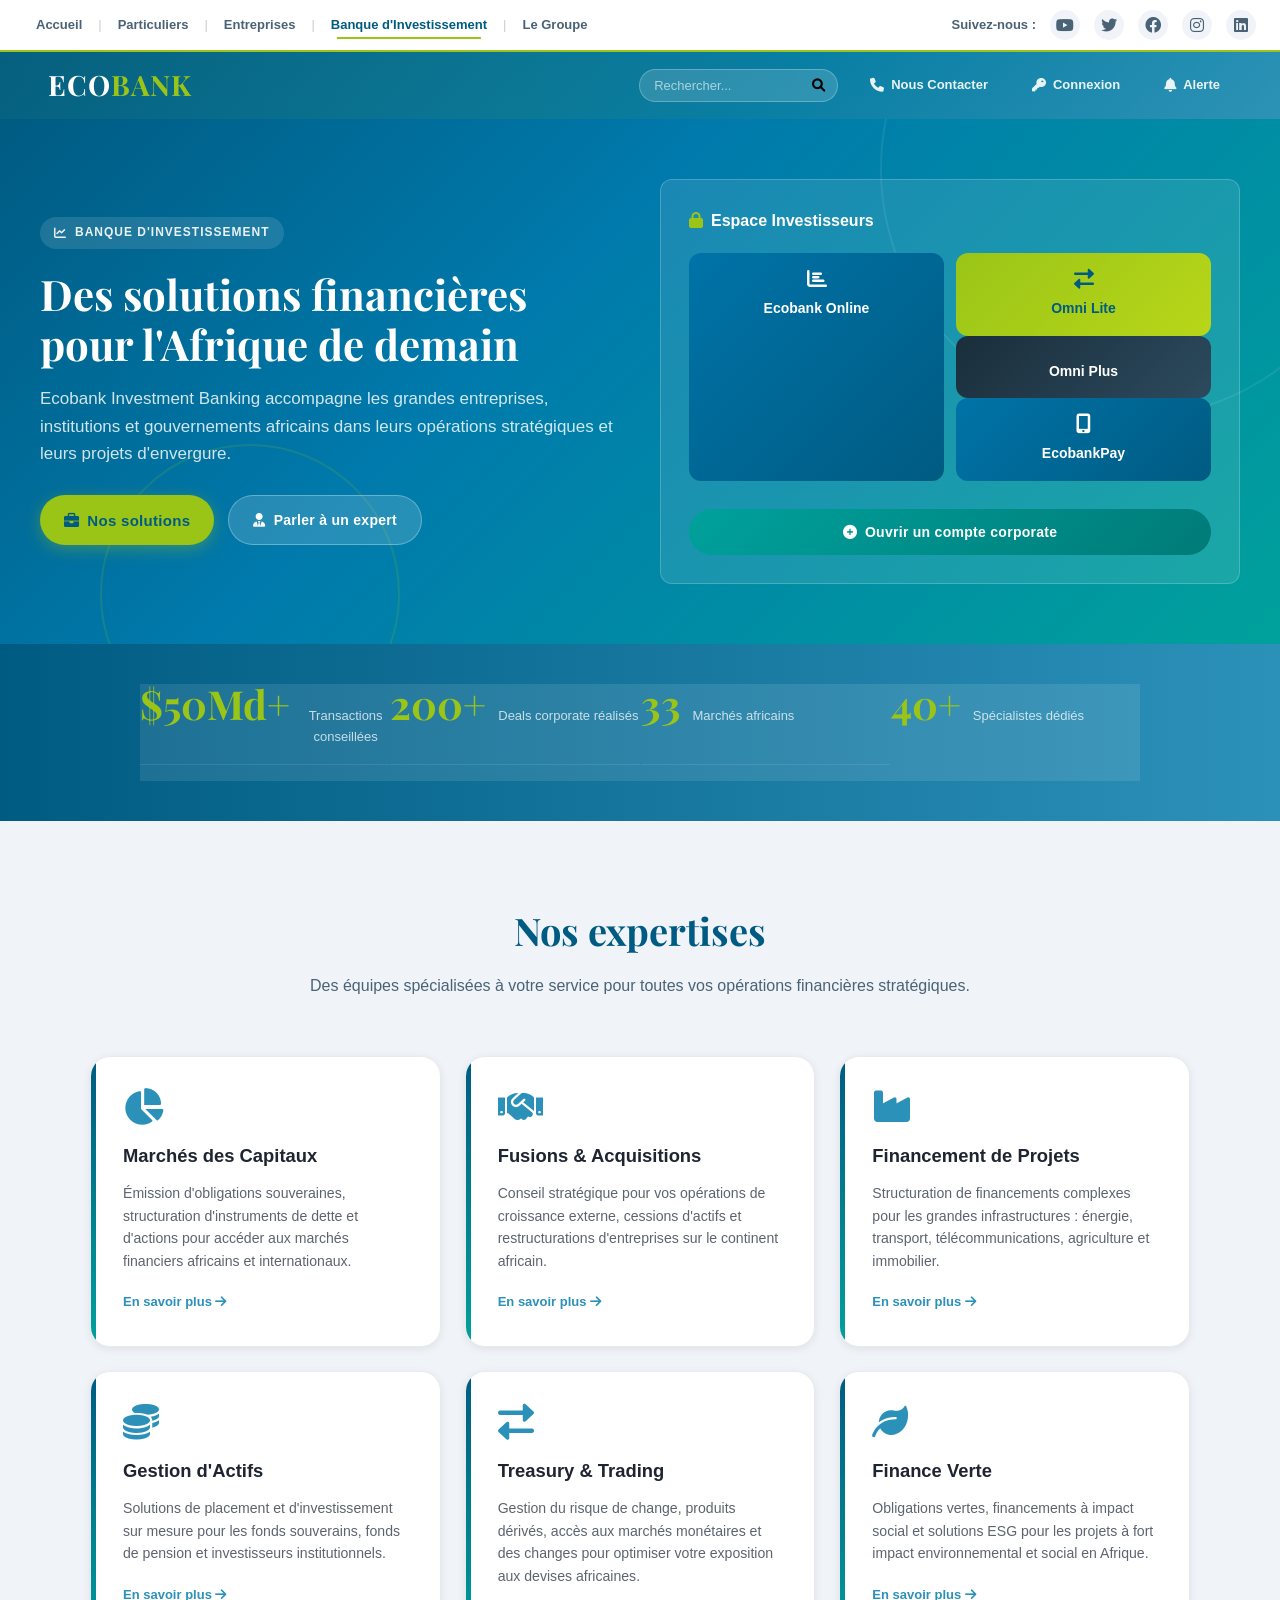
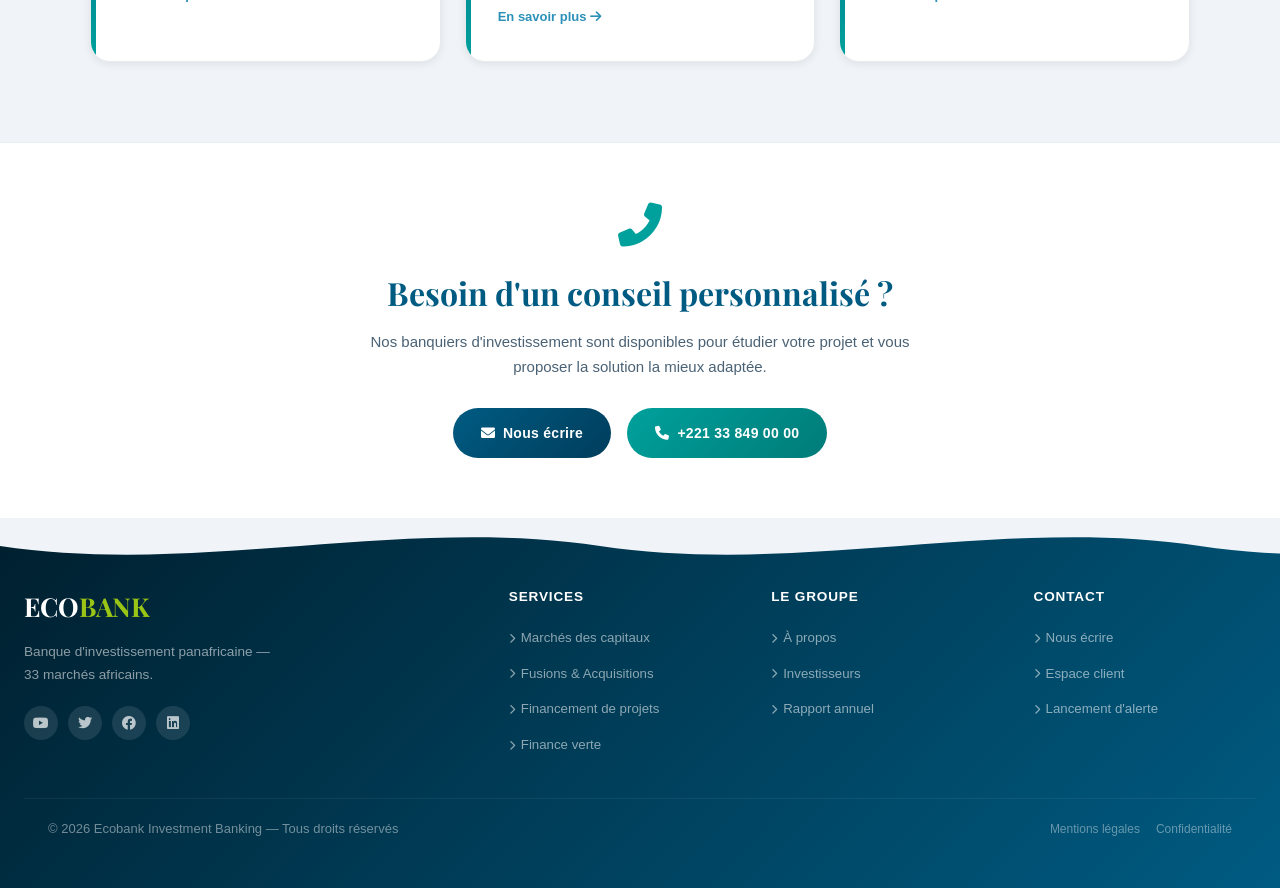
==== commit f61b58d6: "Correction des liens" ====
--- a/Banque_d_investissement.html
+++ b/Banque_d_investissement.html
@@ -15,7 +15,7 @@
 <header class="ecobank-header">
     <div class="header-top">
         <nav class="user-nav">
-            <a href="Acceuil.html">Accueil</a>
+            <a href="index.html">Accueil</a>
             <span style="color:#ccc">|</span>
             <a href="Particulier.html">Particuliers</a>
             <span style="color:#ccc">|</span>
@@ -205,9 +205,6 @@
     </div>
     
 
-<!-- Footer -->
-
-<footer>
 
     <div class="footer-bottom">
         <span>© 2026 Ecobank Investment Banking — Tous droits réservés</span>
